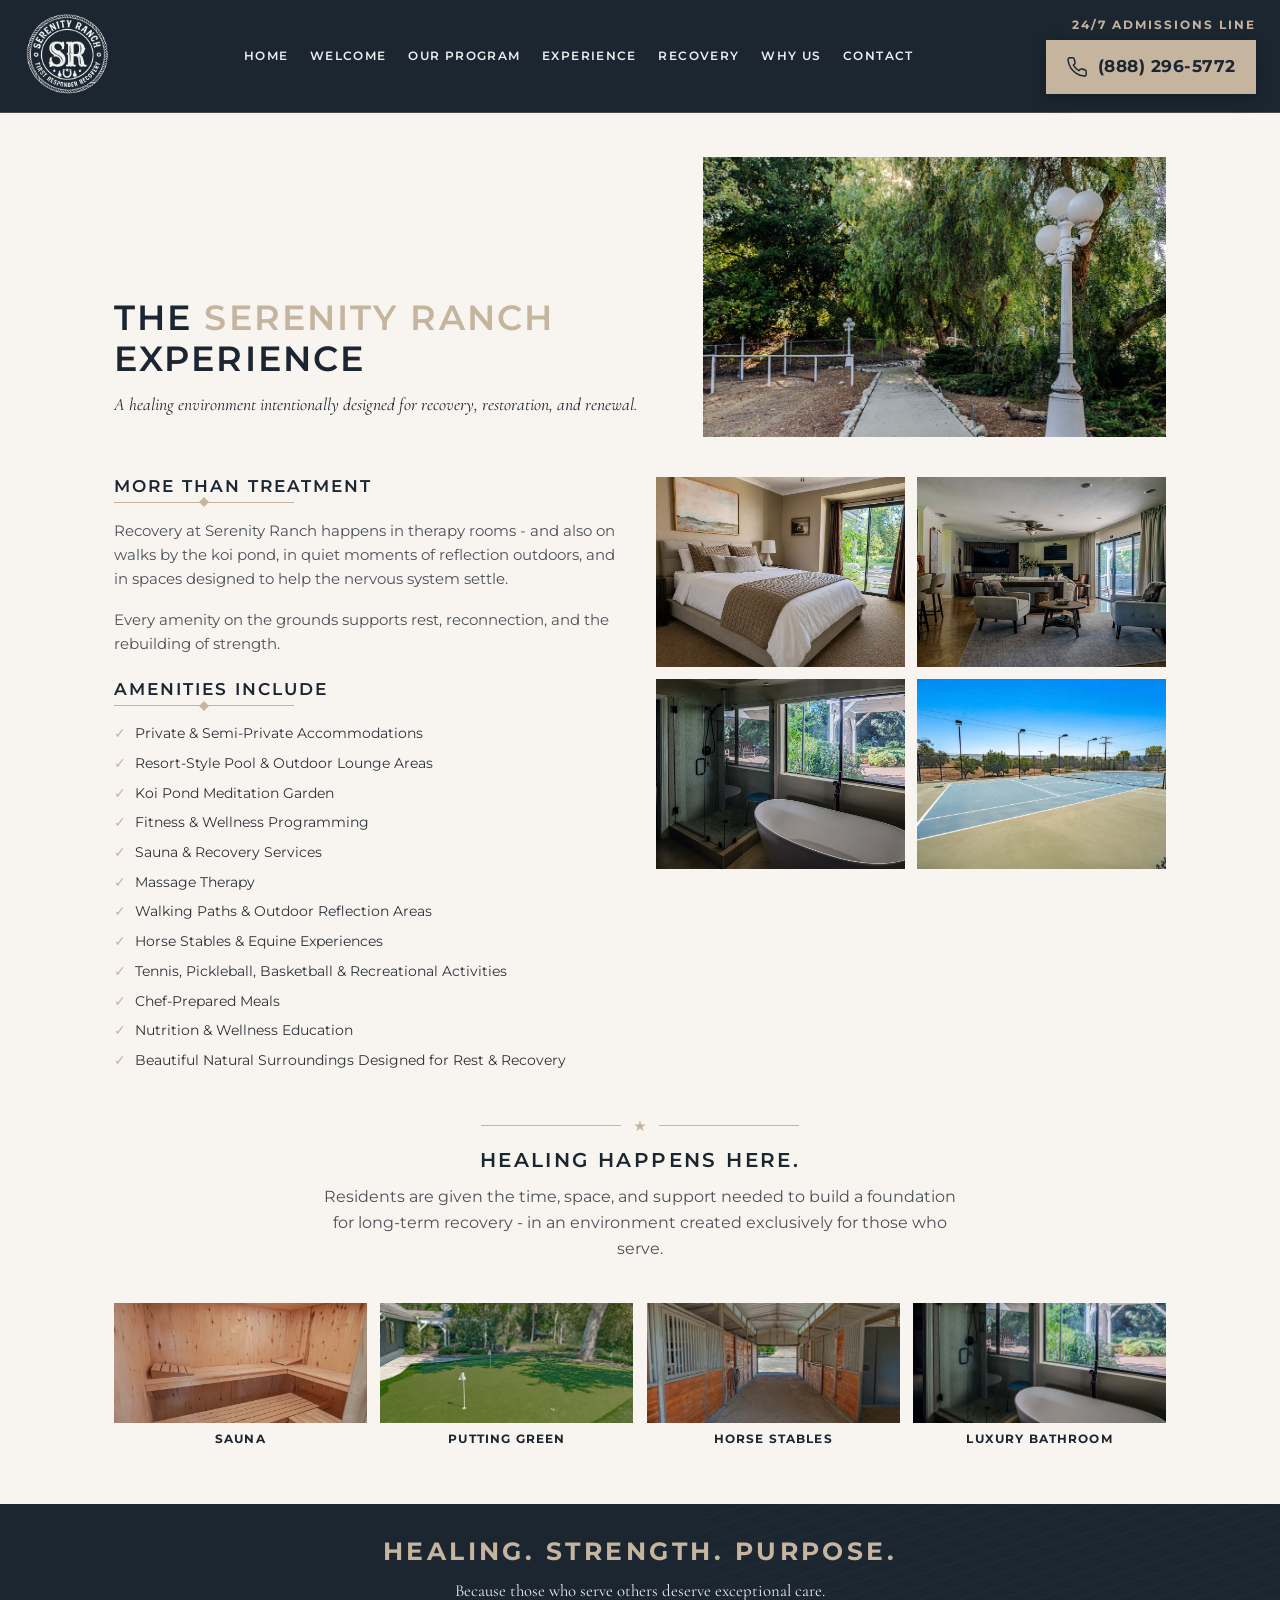
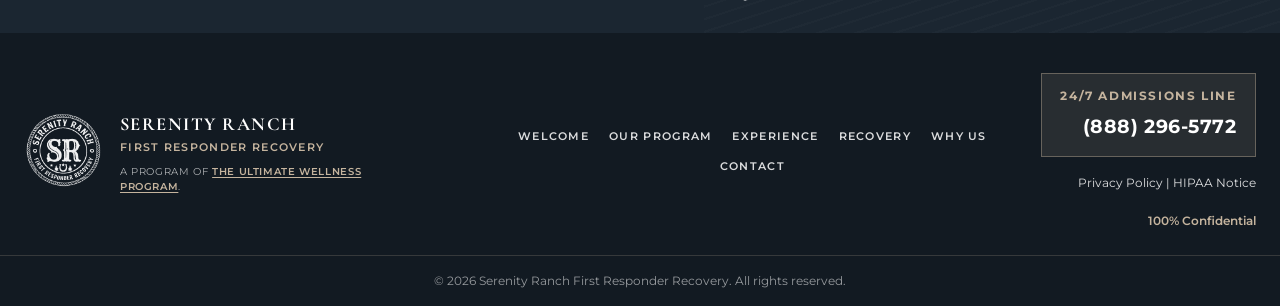
==== experience.html @ 0b3cef63 "Fix Experience grid: replace cached blurry bedroom with sharp room photo. Co-authored-by: Cursor <cu" ====
<!DOCTYPE html>
<html lang="en">
  <head>
    <meta charset="UTF-8" />
    <meta name="viewport" content="width=device-width, initial-scale=1.0" />
    <title>The Serenity Ranch Experience</title>
    <meta name="description" content="Amenities and healing environment at Serenity Ranch." />
    <link rel="preconnect" href="https://fonts.googleapis.com" />
    <link rel="preconnect" href="https://fonts.gstatic.com" crossorigin />
    <link href="https://fonts.googleapis.com/css2?family=Cormorant+Garamond:ital,wght@0,500;0,600;0,700;1,500&family=Great+Vibes&family=Montserrat:wght@400;500;600;700&display=swap" rel="stylesheet" />
    <link rel="stylesheet" href="styles.css" />
    <link rel="stylesheet" href="pages.css" />
  </head>
  <body class="page-body">
    <header class="site-header">
      <div class="header-inner">
        <a href="index.html" class="logo" aria-label="Serenity Ranch First Responder Recovery">
          <img class="logo-img" src="images/logo-white.png" alt="Serenity Ranch" width="88" height="88" />
        </a>
        <nav class="main-nav" aria-label="Primary">
          <a href="index.html">HOME</a>
          <a href="welcome.html">WELCOME</a>
          <a href="program.html">OUR PROGRAM</a>
          <a href="experience.html" class="active">EXPERIENCE</a>
          <a href="recovery.html">RECOVERY</a>
          <a href="why.html">WHY US</a>
          <a href="index.html#contact">CONTACT</a>
        </nav>
        <a href="tel:8882965772" class="header-cta">
          <span class="header-cta-label">24/7 ADMISSIONS LINE</span>
          <span class="header-cta-btn">
            <svg viewBox="0 0 24 24" width="22" height="22" fill="none" stroke="currentColor" stroke-width="1.6"><path d="M22 16.92v3a2 2 0 0 1-2.18 2 19.79 19.79 0 0 1-8.63-3.07 19.5 19.5 0 0 1-6-6A19.79 19.79 0 0 1 2.12 4.11 2 2 0 0 1 4.11 2h3a2 2 0 0 1 2 1.72c.13.96.36 1.9.7 2.81a2 2 0 0 1-.45 2.11L8.09 9.91a16 16 0 0 0 6 6l1.27-1.27a2 2 0 0 1 2.11-.45c.91.34 1.85.57 2.81.7A2 2 0 0 1 22 16.92z"/></svg>
            (888) 296-5772
          </span>
        </a>
        <button class="nav-toggle" aria-label="Open menu" aria-expanded="false"><span></span><span></span><span></span></button>
      </div>
    </header>

    <main class="page-shell">
      <div class="exp-hero">
        <div>
          <h1>THE <em>SERENITY RANCH</em> EXPERIENCE</h1>
          <p class="tag">A healing environment intentionally designed for recovery, restoration, and renewal.</p>
        </div>
        <img src="images/exp-path.jpg" alt="Tree-lined walking path and lampposts on the Serenity Ranch grounds" />
      </div>
      <div class="exp-split">
        <div>
          <h2>MORE THAN TREATMENT</h2>
          <div class="gold-line"></div>
          <p>Recovery at Serenity Ranch happens in therapy rooms - and also on walks by the koi pond, in quiet moments of reflection outdoors, and in spaces designed to help the nervous system settle.</p>
          <p>Every amenity on the grounds supports rest, reconnection, and the rebuilding of strength.</p>
          <h2 style="margin-top:1.5rem">AMENITIES INCLUDE</h2>
          <div class="gold-line"></div>
          <ul class="amenity-list">
            <li>Private &amp; Semi-Private Accommodations</li>
            <li>Resort-Style Pool &amp; Outdoor Lounge Areas</li>
            <li>Koi Pond Meditation Garden</li>
            <li>Fitness &amp; Wellness Programming</li>
            <li>Sauna &amp; Recovery Services</li>
            <li>Massage Therapy</li>
            <li>Walking Paths &amp; Outdoor Reflection Areas</li>
            <li>Horse Stables &amp; Equine Experiences</li>
            <li>Tennis, Pickleball, Basketball &amp; Recreational Activities</li>
            <li>Chef-Prepared Meals</li>
            <li>Nutrition &amp; Wellness Education</li>
            <li>Beautiful Natural Surroundings Designed for Rest &amp; Recovery</li>
          </ul>
        </div>
        <div class="exp-grid">
          <img src="images/exp-private-room.jpg" alt="Private bedroom with garden view" />
          <img src="images/exp-lounge.jpg" alt="Spacious common lounge with seating and fireplace" />
          <img src="images/exp-bathroom.jpg" alt="Luxury bathroom with soaking tub and walk-in shower" />
          <img src="images/gallery-tennis.jpg" alt="Tennis court on the Serenity Ranch grounds" />
        </div>
      </div>
      <div class="healing-block">
        <div class="star-rule"><span></span><svg viewBox="0 0 24 24" width="14" height="14" fill="#c5b49e"><path d="M12 2l2.4 7.4H22l-6 4.6 2.3 7-6.3-4.6L5.7 21l2.3-7-6-4.6h7.6z"/></svg><span></span></div>
        <h2>HEALING HAPPENS HERE.</h2>
        <p>Residents are given the time, space, and support needed to build a foundation for long-term recovery - in an environment created exclusively for those who serve.</p>
      </div>
      <div class="amenity-strip">
        <figure><img src="images/gallery-sauna.jpg" alt="Sauna" /><figcaption>SAUNA</figcaption></figure>
        <figure><img src="images/gallery-putting.jpg" alt="Putting green" /><figcaption>PUTTING GREEN</figcaption></figure>
        <figure><img src="images/gallery-barn-aisle.jpg" alt="Horse stables" /><figcaption>HORSE STABLES</figcaption></figure>
        <figure><img src="images/exp-bathroom.jpg" alt="Luxury bathroom" /><figcaption>LUXURY BATHROOM</figcaption></figure>
      </div>
    </main>
    <section class="page-band page-band--text">
      <div class="page-band-copy">
        <strong>HEALING. STRENGTH. PURPOSE.</strong>
        <span>Because those who serve others deserve exceptional care.</span>
      </div>
    </section>
    <footer class="site-footer">
      <div class="footer-inner">
        <div class="footer-brand">
          <img class="logo-img footer-logo" src="images/logo-white.png" alt="Serenity Ranch" width="80" height="80" />
          <div>
            <strong>SERENITY RANCH</strong>
            <span>FIRST RESPONDER RECOVERY</span>
            <small
              >A PROGRAM OF
              <a
                href="https://www.theultimatewellnessprogram.com"
                target="_blank"
                rel="noopener noreferrer"
                >THE ULTIMATE WELLNESS PROGRAM</a
              >.</small
            >
          </div>
        </div>
        <nav class="footer-nav" aria-label="Footer">
          <a href="welcome.html">WELCOME</a>
          <a href="program.html">OUR PROGRAM</a>
          <a href="experience.html">EXPERIENCE</a>
          <a href="recovery.html">RECOVERY</a>
          <a href="why.html">WHY US</a>
          <a href="index.html#contact">CONTACT</a>
        </nav>
        <div class="footer-legal">
          <a href="tel:8882965772" class="footer-phone">
            <span class="footer-phone-label">24/7 ADMISSIONS LINE</span>
            <strong>(888) 296-5772</strong>
          </a>
          <div class="footer-links">
            <a href="#">Privacy Policy</a><span> | </span><a href="#">HIPAA Notice</a>
          </div>
          <div class="confidential">100% Confidential</div>
        </div>
      </div>
      <div class="footer-bottom"><p>&copy; <span id="year"></span> Serenity Ranch First Responder Recovery. All rights reserved.</p></div>
    </footer>
    <script src="script.js"></script>
  </body>
</html>
---- styles.css ----
:root {
  --navy: #1b2631;
  --navy-deep: #121a22;
  --cream: #fdfbf7;
  --cream-soft: #f7f3ec;
  --gold: #c5b49e;
  --gold-dark: #b09a82;
  --charcoal: #2c333a;
  --white: #ffffff;
  --header-h: 100px;
  --max: 1180px;
  --serif: "Cormorant Garamond", Georgia, serif;
  --sans: "Montserrat", system-ui, sans-serif;
}

*,
*::before,
*::after {
  box-sizing: border-box;
}

html {
  scroll-behavior: smooth;
}

body {
  margin: 0;
  font-family: var(--sans);
  color: var(--charcoal);
  background: var(--cream);
  line-height: 1.6;
  -webkit-font-smoothing: antialiased;
}

img {
  max-width: 100%;
  display: block;
}

a {
  color: inherit;
  text-decoration: none;
}

h1,
h2,
h3 {
  font-family: var(--serif);
  font-weight: 600;
  line-height: 1.15;
  margin: 0;
}

/* Header */
.site-header {
  position: sticky;
  top: 0;
  z-index: 100;
  background: var(--navy);
  border-bottom: 1px solid rgba(197, 180, 158, 0.25);
}

.header-inner {
  max-width: 1280px;
  margin: 0 auto;
  padding: 0.75rem 1.5rem;
  display: grid;
  grid-template-columns: auto 1fr auto;
  align-items: center;
  gap: 1.5rem;
  min-height: var(--header-h);
}

.logo {
  display: flex;
  align-items: center;
  flex-shrink: 0;
}

.logo-img {
  width: 88px;
  height: 88px;
  object-fit: contain;
  display: block;
  background: transparent;
  border-radius: 0;
  box-shadow: none;
}

.footer-logo {
  width: 80px;
  height: 80px;
}

.main-nav {
  display: flex;
  justify-content: center;
  flex-wrap: wrap;
  gap: 0.35rem 1.35rem;
}

.main-nav a {
  font-size: 0.72rem;
  font-weight: 600;
  letter-spacing: 0.12em;
  color: rgba(255, 255, 255, 0.92);
  transition: color 0.2s ease;
}

.main-nav a:hover {
  color: var(--gold);
}

.header-cta {
  display: flex;
  flex-direction: column;
  align-items: flex-end;
  gap: 0.4rem;
  text-align: right;
}

.header-cta-label {
  font-size: 0.78rem;
  font-weight: 700;
  letter-spacing: 0.16em;
  color: var(--gold);
  line-height: 1.2;
}

.header-cta-btn {
  display: inline-flex;
  align-items: center;
  gap: 0.65rem;
  background: var(--gold);
  color: var(--navy);
  padding: 0.85rem 1.25rem;
  font-size: 1.05rem;
  font-weight: 700;
  letter-spacing: 0.03em;
  transition: background 0.2s ease, transform 0.2s ease;
  box-shadow: 0 4px 14px rgba(0, 0, 0, 0.25);
}

.header-cta-btn:hover {
  background: var(--gold-dark);
  transform: translateY(-1px);
}

.header-cta-sub {
  font-size: 0.62rem;
  font-weight: 600;
  letter-spacing: 0.14em;
  color: var(--navy);
}

.nav-toggle {
  display: none;
  width: 42px;
  height: 42px;
  border: 1px solid rgba(255, 255, 255, 0.45);
  background: transparent;
  flex-direction: column;
  justify-content: center;
  align-items: center;
  gap: 5px;
  cursor: pointer;
}

.nav-toggle span {
  width: 18px;
  height: 2px;
  background: #fff;
}

/* Hero */
.hero {
  position: relative;
  min-height: calc(100vh - var(--header-h));
  display: flex;
  align-items: center;
  color: var(--white);
  overflow: hidden;
}

.hero-bg {
  position: absolute;
  inset: 0;
  background:
    url("images/hero-sunset.jpg")
    center 45% / cover no-repeat;
  transform: scale(1.02);
}

.hero-overlay {
  position: absolute;
  inset: 0;
  background: linear-gradient(
    105deg,
    rgba(18, 26, 34, 0.72) 0%,
    rgba(18, 26, 34, 0.48) 45%,
    rgba(18, 26, 34, 0.28) 100%
  );
}

.hero-inner {
  position: relative;
  z-index: 1;
  width: 100%;
  max-width: 1280px;
  margin: 0 auto;
  padding: 4.5rem 1.5rem;
  display: grid;
  grid-template-columns: 1.15fr 0.85fr;
  gap: 2.5rem;
  align-items: center;
}

.hero-copy h1 {
  font-size: clamp(1.75rem, 3.8vw, 2.85rem);
  letter-spacing: 0.02em;
  font-weight: 700;
  color: var(--white);
  max-width: 18ch;
  line-height: 1.18;
}

.hero-sub {
  margin: 1.1rem 0 0;
  font-size: 1rem;
  font-weight: 400;
  max-width: 36rem;
  line-height: 1.55;
  color: rgba(255, 255, 255, 0.92);
}

.hero-divider {
  display: flex;
  align-items: center;
  gap: 0.75rem;
  margin: 1.25rem 0;
  max-width: 28rem;
}

.hero-divider span {
  flex: 1;
  height: 1px;
  background: var(--gold);
}

.hero-services {
  margin: 0 0 1.75rem;
  font-size: 0.72rem;
  font-weight: 600;
  letter-spacing: 0.1em;
  color: rgba(255, 255, 255, 0.88);
}

.hero-services span {
  color: var(--gold);
  margin: 0 0.35rem;
}

.hero-actions {
  display: flex;
  flex-wrap: wrap;
  gap: 0.85rem;
  margin-bottom: 1.75rem;
}

.btn {
  display: inline-flex;
  align-items: center;
  justify-content: center;
  gap: 0.5rem;
  padding: 0.9rem 1.35rem;
  font-family: var(--sans);
  font-size: 0.75rem;
  font-weight: 700;
  letter-spacing: 0.1em;
  border: 2px solid transparent;
  transition: background 0.2s ease, color 0.2s ease, border-color 0.2s ease;
}

.btn-navy {
  background: var(--navy);
  color: var(--white);
  border-color: var(--navy);
}

.btn-navy:hover {
  background: var(--navy-deep);
}

.btn-gold {
  background: var(--gold);
  color: var(--navy);
  border-color: var(--gold);
}

.btn-gold:hover {
  background: var(--gold-dark);
}

.trust-row {
  list-style: none;
  margin: 0;
  padding: 0;
  display: flex;
  flex-wrap: wrap;
  gap: 1.25rem 1.75rem;
}

.trust-row li {
  display: inline-flex;
  align-items: center;
  gap: 0.45rem;
  font-size: 0.78rem;
  font-weight: 500;
  color: rgba(255, 255, 255, 0.9);
}

.hero-video {
  justify-self: end;
  width: min(100%, 380px);
  aspect-ratio: 16 / 11;
  border: 1px solid rgba(197, 180, 158, 0.45);
  background:
    linear-gradient(rgba(18, 26, 34, 0.55), rgba(18, 26, 34, 0.62)),
    url("images/hero-patio.jpg") center / cover no-repeat;
  color: var(--white);
  display: flex;
  flex-direction: column;
  align-items: center;
  justify-content: center;
  gap: 1rem;
  cursor: pointer;
  transition: background 0.25s ease, transform 0.25s ease;
}

.hero-video:hover {
  transform: translateY(-2px);
  filter: brightness(1.05);
}

.play-circle {
  width: 72px;
  height: 72px;
  border-radius: 50%;
  border: 2px solid var(--gold);
  display: grid;
  place-items: center;
  padding-left: 4px;
}

.video-label {
  display: flex;
  flex-direction: column;
  align-items: center;
  gap: 0.2rem;
}

.video-label strong {
  font-size: 0.78rem;
  letter-spacing: 0.16em;
}

.video-label small {
  font-size: 0.78rem;
  opacity: 0.85;
}

/* Values bar */
.values-bar {
  background: var(--navy);
  color: var(--white);
}

.values-inner {
  max-width: var(--max);
  margin: 0 auto;
  display: grid;
  grid-template-columns: repeat(3, 1fr);
}

.value-item {
  display: flex;
  align-items: center;
  justify-content: center;
  gap: 0.9rem;
  padding: 1.35rem 1.25rem;
  text-align: left;
}

.value-item:not(:last-child) {
  border-right: 1px solid rgba(197, 180, 158, 0.35);
}

.value-item span {
  font-size: 0.78rem;
  font-weight: 600;
  letter-spacing: 0.1em;
}

/* Home statement */
.home-statement {
  background: var(--cream-soft);
  padding: 3.25rem 1.5rem;
  border-bottom: 1px solid rgba(197, 180, 158, 0.35);
}

.home-statement-inner {
  max-width: 52rem;
}

.home-statement p {
  margin: 0;
  font-family: var(--serif);
  font-size: clamp(1.1rem, 2vw, 1.35rem);
  line-height: 1.65;
  color: var(--navy);
  text-align: center;
}

/* Shared home prose sections */
.home-prose {
  background: var(--white);
  padding: 4.5rem 1.5rem;
}

.home-prose--cream {
  background: var(--cream);
}

.home-prose--split {
  background: var(--cream-soft);
}

.home-prose-inner {
  max-width: 46rem;
  margin: 0 auto;
  text-align: center;
}

.home-prose-inner h2,
.continuum h2,
.family-services h2 {
  margin: 0;
  font-size: clamp(1.75rem, 3vw, 2.35rem);
  color: var(--navy);
  letter-spacing: 0.02em;
}

.home-prose-inner p,
.continuum-copy p,
.home-split p,
.family-services-grid p {
  margin: 0 0 1rem;
  color: #4a5158;
  line-height: 1.7;
}

.home-prose-inner p:last-child,
.continuum-copy p:last-child,
.home-split p:last-child {
  margin-bottom: 0;
}

.section-eyebrow {
  margin: 0 0 0.75rem;
  font-size: 0.72rem;
  font-weight: 700;
  letter-spacing: 0.16em;
  color: var(--gold-dark);
}

.section-eyebrow--center {
  text-align: center;
}

.star-divider--center {
  text-align: center;
}

.home-split {
  display: grid;
  grid-template-columns: 1fr 1fr;
  gap: 3rem;
  align-items: start;
}

.home-split h2 {
  margin: 0;
  font-size: clamp(1.5rem, 2.5vw, 2rem);
  color: var(--navy);
}

.continuum a,
.home-split a,
.family-services a,
.program-link {
  color: var(--gold-dark);
  text-decoration: underline;
  text-underline-offset: 0.18em;
}

.continuum a:hover,
.home-split a:hover,
.family-services a:hover,
.program-link:hover {
  color: var(--navy);
}

.program-link {
  color: #e8d7b8;
}

.program-link:hover {
  color: var(--white);
}

/* Continuum */
.continuum {
  background: var(--white);
  padding: 4.75rem 1.5rem;
  text-align: center;
}

.continuum-copy {
  max-width: 46rem;
  margin: 0 auto 2.75rem;
  text-align: left;
}

.continuum-flow {
  list-style: none;
  margin: 0 auto;
  padding: 0;
  max-width: 28rem;
  display: flex;
  flex-direction: column;
  align-items: center;
  gap: 0.35rem;
}

.continuum-flow li:not(.continuum-arrow) {
  width: 100%;
  padding: 1.1rem 1.25rem;
  border: 1px solid rgba(197, 180, 158, 0.55);
  background: var(--cream);
  text-align: center;
}

.continuum-flow strong {
  display: block;
  font-family: var(--sans);
  font-size: 0.82rem;
  font-weight: 700;
  letter-spacing: 0.06em;
  text-transform: uppercase;
  color: var(--navy);
}

.continuum-flow span {
  display: block;
  margin-top: 0.35rem;
  font-size: 0.9rem;
  color: #5a6168;
}

.continuum-arrow {
  color: var(--gold-dark);
  font-size: 1.25rem;
  line-height: 1;
  padding: 0.15rem 0;
}

/* Family of services */
.family-services {
  background: var(--navy);
  color: var(--white);
  padding: 4.75rem 1.5rem;
  text-align: center;
}

.family-services h2 {
  color: var(--white);
}

.family-services .section-lead {
  color: rgba(255, 255, 255, 0.82);
  margin-bottom: 2.5rem;
}

.family-services .star-divider svg {
  fill: #c5b49e;
}

.family-services-grid {
  display: grid;
  grid-template-columns: 1fr 1fr;
  gap: 2.5rem;
  text-align: left;
  max-width: 52rem;
  margin: 0 auto;
}

.family-services-grid h3 {
  margin: 0 0 0.85rem;
  font-family: var(--sans);
  font-size: 0.95rem;
  font-weight: 700;
  letter-spacing: 0.06em;
  text-transform: uppercase;
  color: var(--gold);
}

.family-services-grid p {
  color: rgba(255, 255, 255, 0.82);
}

.text-link {
  display: inline-block;
  margin-top: 0.5rem;
  font-size: 0.78rem;
  font-weight: 700;
  letter-spacing: 0.12em;
  text-transform: uppercase;
  color: var(--gold) !important;
  text-decoration: none !important;
  border-bottom: 1px solid rgba(197, 180, 158, 0.55);
  padding-bottom: 0.15rem;
}

.text-link:hover {
  color: var(--white) !important;
  border-bottom-color: var(--white);
}

/* Challenges */
.challenges {
  background: var(--cream);
  padding: 5rem 1.5rem;
}

.section-inner {
  max-width: var(--max);
  margin: 0 auto;
}

.challenges h2 {
  text-align: center;
  font-size: clamp(1.85rem, 3.5vw, 2.6rem);
  color: var(--navy);
  letter-spacing: 0.02em;
}

.challenges h2 em {
  display: block;
  margin-top: 0.25rem;
  font-style: normal;
  color: var(--gold-dark);
  font-family: var(--serif);
}

.section-lead {
  text-align: center;
  max-width: 40rem;
  margin: 1rem auto 2.75rem;
  color: #5a6168;
}

.challenge-grid {
  display: grid;
  grid-template-columns: repeat(6, 1fr);
  gap: 1.5rem 1rem;
}

.challenge-grid article {
  text-align: center;
  display: flex;
  flex-direction: column;
  align-items: center;
  gap: 0.85rem;
}

.challenge-grid h3 {
  font-family: var(--sans);
  font-size: 0.82rem;
  font-weight: 600;
  color: var(--navy);
  line-height: 1.35;
}

/* About */
.about {
  display: grid;
  grid-template-columns: 1fr 1fr;
  min-height: 560px;
  background: var(--cream-soft);
}

.about-media {
  min-height: 420px;
}

.about-media img {
  width: 100%;
  height: 100%;
  object-fit: cover;
}

.about-content {
  position: relative;
  padding: 4.5rem 3.5rem;
  display: flex;
  flex-direction: column;
  justify-content: center;
  overflow: hidden;
}

.about-content::before {
  content: "SR";
  position: absolute;
  right: 1.5rem;
  bottom: 1rem;
  font-family: var(--serif);
  font-size: 12rem;
  font-weight: 700;
  color: rgba(197, 180, 158, 0.12);
  line-height: 1;
  pointer-events: none;
}

.about-eyebrow {
  margin: 0 0 0.75rem;
  font-size: 0.72rem;
  font-weight: 700;
  letter-spacing: 0.16em;
  color: var(--gold-dark);
}

.about-content h2 {
  font-size: clamp(1.8rem, 3vw, 2.4rem);
  color: var(--navy);
  letter-spacing: 0.02em;
}

.star-divider {
  margin: 1rem 0 1.25rem;
}

.about-content p {
  margin: 0 0 1rem;
  max-width: 34rem;
  color: #4a5158;
}

.about-content .btn {
  align-self: flex-start;
  margin-top: 0.75rem;
}

/* Program */
.program {
  position: relative;
  padding: 4.5rem 1.5rem 3.5rem;
  color: var(--white);
  overflow: hidden;
}

.program-bg {
  position: absolute;
  inset: 0;
  background:
    linear-gradient(rgba(18, 26, 34, 0.88), rgba(18, 26, 34, 0.9)),
    url("images/program-arena.jpg")
    center / cover no-repeat;
}

.program .section-inner {
  position: relative;
  z-index: 1;
}

.program-heading {
  display: flex;
  align-items: center;
  justify-content: center;
  gap: 1.25rem;
  margin-bottom: 2.5rem;
}

.program-heading span {
  width: min(120px, 18vw);
  height: 1px;
  background: var(--gold);
}

.program-heading h2 {
  font-size: clamp(1.4rem, 2.5vw, 1.85rem);
  letter-spacing: 0.14em;
  white-space: nowrap;
}

.program-grid {
  display: grid;
  grid-template-columns: repeat(7, 1fr);
  gap: 1.25rem 0.75rem;
}

.program-grid article {
  text-align: center;
  display: flex;
  flex-direction: column;
  align-items: center;
  gap: 0.85rem;
}

.program-grid h3 {
  font-family: var(--sans);
  font-size: 0.72rem;
  font-weight: 500;
  line-height: 1.4;
  color: rgba(255, 255, 255, 0.92);
  max-width: 9.5rem;
}

/* Gallery */
.gallery {
  display: grid;
  grid-template-columns: repeat(5, 1fr);
}

.gallery img {
  width: 100%;
  height: 220px;
  object-fit: cover;
}

/* CTA banner */
.cta-banner {
  background: var(--gold);
}

.cta-inner {
  max-width: 1280px;
  margin: 0 auto;
  padding: 1.75rem 1.5rem;
  display: grid;
  grid-template-columns: auto 1fr auto;
  gap: 1.5rem;
  align-items: center;
}

.cta-text h2 {
  font-size: clamp(1.35rem, 2.4vw, 1.85rem);
  color: var(--navy);
  letter-spacing: 0.03em;
}

.cta-text p {
  margin: 0.5rem 0 0;
  max-width: 36rem;
  color: #3d444b;
  font-size: 0.95rem;
}

.cta-phone {
  background: var(--navy);
  color: var(--white);
  padding: 1.1rem 1.6rem;
  text-align: center;
  min-width: 230px;
  transition: background 0.2s ease;
}

.cta-phone:hover {
  background: var(--navy-deep);
}

.cta-phone span {
  display: block;
  margin-bottom: 0.35rem;
  font-size: 0.72rem;
  font-weight: 700;
  letter-spacing: 0.14em;
  color: var(--gold);
}

.cta-phone strong {
  display: block;
  font-size: 1.35rem;
  letter-spacing: 0.03em;
}

/* Footer */
.site-footer {
  background: var(--navy-deep);
  color: rgba(255, 255, 255, 0.85);
}

.footer-inner {
  max-width: 1280px;
  margin: 0 auto;
  padding: 2.5rem 1.5rem 1.5rem;
  display: grid;
  grid-template-columns: 1.2fr 1.4fr auto;
  gap: 2rem;
  align-items: center;
}

.footer-brand {
  display: flex;
  align-items: center;
  gap: 1rem;
}

.footer-brand strong {
  display: block;
  font-family: var(--serif);
  font-size: 1.15rem;
  letter-spacing: 0.08em;
  color: var(--white);
}

.footer-brand span {
  display: block;
  font-size: 0.68rem;
  letter-spacing: 0.12em;
  font-weight: 600;
  color: var(--gold);
}

.footer-brand small {
  display: block;
  margin-top: 0.45rem;
  font-size: 0.65rem;
  letter-spacing: 0.06em;
  color: rgba(255, 255, 255, 0.65);
  line-height: 1.45;
  max-width: 18rem;
}

.footer-brand a {
  color: var(--gold);
  text-decoration: underline;
  text-underline-offset: 0.2em;
  text-decoration-thickness: 1px;
  font-weight: 600;
  -webkit-tap-highlight-color: rgba(197, 180, 158, 0.35);
}

.footer-brand a:hover,
.footer-brand a:focus-visible {
  color: var(--white);
}

.footer-nav {
  display: flex;
  flex-wrap: wrap;
  justify-content: center;
  gap: 0.75rem 1.25rem;
}

.footer-nav a {
  font-size: 0.68rem;
  font-weight: 600;
  letter-spacing: 0.12em;
}

.footer-nav a:hover {
  color: var(--gold);
}

.footer-legal {
  text-align: right;
  font-size: 0.75rem;
}

.footer-phone {
  display: inline-flex;
  flex-direction: column;
  align-items: flex-end;
  gap: 0.35rem;
  margin-bottom: 1rem;
  padding: 0.85rem 1.15rem;
  background: rgba(197, 180, 158, 0.12);
  border: 1px solid rgba(197, 180, 158, 0.4);
  transition: background 0.2s ease, border-color 0.2s ease;
}

.footer-phone:hover {
  background: rgba(197, 180, 158, 0.2);
  border-color: var(--gold);
}

.footer-phone-label {
  font-size: 0.72rem;
  font-weight: 700;
  letter-spacing: 0.14em;
  color: var(--gold);
}

.footer-phone strong {
  font-size: 1.2rem;
  font-weight: 700;
  letter-spacing: 0.03em;
  color: var(--white);
}

.footer-links {
  margin-bottom: 0.65rem;
}

.footer-legal a:hover {
  color: var(--gold);
}

.confidential {
  display: inline-flex;
  align-items: center;
  gap: 0.35rem;
  margin-top: 0.65rem;
  color: var(--gold);
  font-size: 0.72rem;
  font-weight: 600;
}

.footer-bottom {
  border-top: 1px solid rgba(197, 180, 158, 0.2);
  padding: 1rem 1.5rem;
  text-align: center;
}

.footer-bottom p {
  margin: 0;
  font-size: 0.72rem;
  opacity: 0.65;
}

/* Mobile */
@media (max-width: 1024px) {
  .challenge-grid {
    grid-template-columns: repeat(3, 1fr);
  }

  .program-grid {
    grid-template-columns: repeat(4, 1fr);
    row-gap: 2rem;
  }

  .gallery {
    grid-template-columns: repeat(3, 1fr);
  }

  .gallery img:nth-child(4),
  .gallery img:nth-child(5) {
    display: none;
  }
}

@media (max-width: 900px) {
  .header-inner {
    grid-template-columns: auto auto;
    justify-content: space-between;
  }

  .main-nav {
    display: none;
    position: absolute;
    top: 100%;
    left: 0;
    right: 0;
    background: var(--navy-deep);
    flex-direction: column;
    padding: 1rem 1.5rem 1.5rem;
    border-bottom: 1px solid rgba(197, 180, 158, 0.25);
    gap: 1rem;
  }

  .main-nav.open {
    display: flex;
  }

  .main-nav a {
    color: rgba(255, 255, 255, 0.92);
  }

  .header-cta {
    display: flex;
    order: 3;
    grid-column: 1 / -1;
    align-items: center;
    width: 100%;
  }

  .header-cta-label {
    font-size: 0.7rem;
  }

  .header-cta-btn {
    width: 100%;
    justify-content: center;
    font-size: 1rem;
    padding: 0.8rem 1rem;
  }

  .nav-toggle {
    display: flex;
  }

  .hero-inner {
    grid-template-columns: 1fr;
    padding: 3.5rem 1.25rem;
  }

  .hero-video {
    justify-self: start;
    width: 100%;
    max-width: 420px;
  }

  .values-inner {
    grid-template-columns: 1fr;
  }

  .value-item:not(:last-child) {
    border-right: none;
    border-bottom: 1px solid rgba(197, 180, 158, 0.35);
  }

  .about {
    grid-template-columns: 1fr;
  }

  .about-content {
    padding: 3rem 1.5rem;
  }

  .home-split,
  .family-services-grid {
    grid-template-columns: 1fr;
    gap: 2.25rem;
  }

  .hero-copy h1 {
    max-width: none;
  }

  .cta-inner {
    grid-template-columns: 1fr;
    text-align: center;
    justify-items: center;
  }

  .footer-inner {
    grid-template-columns: 1fr;
    text-align: center;
  }

  .footer-brand {
    justify-content: center;
    text-align: center;
    flex-direction: column;
    gap: 0.75rem;
  }

  .footer-brand small {
    margin-left: auto;
    margin-right: auto;
    max-width: 20rem;
    font-size: 0.72rem;
    line-height: 1.55;
  }

  .footer-brand a {
    display: inline;
    padding: 0.15rem 0;
  }

  .footer-legal {
    text-align: center;
  }

  .footer-phone {
    align-items: center;
    width: 100%;
    max-width: 280px;
    margin-left: auto;
    margin-right: auto;
  }
}

@media (max-width: 640px) {
  .footer-brand small {
    font-size: 0.78rem;
    letter-spacing: 0.04em;
    max-width: 16.5rem;
  }

  .footer-brand a {
    display: inline;
    padding: 0.2rem 0;
    line-height: 1.5;
  }

  .challenge-grid {
    grid-template-columns: repeat(2, 1fr);
  }

  .program-grid {
    grid-template-columns: repeat(2, 1fr);
  }

  .gallery {
    grid-template-columns: 1fr 1fr;
  }

  .gallery img:nth-child(5) {
    display: none;
  }

  .gallery img {
    height: 160px;
  }

  .hero-copy h1 {
    font-size: 2.5rem;
  }

  .hero-services {
    letter-spacing: 0.04em;
  }
}
---- pages.css ----
/* Shared inner-page layout (coded pages, not screenshots) */
.page-body {
  background: #f8f5f0;
  color: #1b2631;
}

.page-shell {
  max-width: 1100px;
  margin: 0 auto;
  padding: 2.75rem 1.5rem 3.5rem;
}

.star-rule {
  display: flex;
  align-items: center;
  justify-content: center;
  gap: 0.75rem;
  margin: 0.85rem 0 1rem;
}

.star-rule span {
  flex: 1;
  max-width: 140px;
  height: 1px;
  background: #c5b49e;
}

.star-rule svg {
  flex-shrink: 0;
}

.page-kicker {
  text-align: center;
  margin-bottom: 2rem;
}

.page-kicker h1 {
  font-family: "Montserrat", sans-serif;
  font-size: clamp(1.8rem, 4vw, 2.6rem);
  font-weight: 700;
  letter-spacing: 0.12em;
  color: #1b2631;
}

.page-kicker .brand {
  margin: 0.35rem 0 0;
  font-family: "Montserrat", sans-serif;
  font-size: clamp(1.2rem, 2.5vw, 1.65rem);
  font-weight: 700;
  letter-spacing: 0.1em;
  color: #1b2631;
}

.page-kicker .sub {
  margin: 0.35rem 0 0;
  font-size: 0.85rem;
  font-weight: 600;
  letter-spacing: 0.18em;
  color: #1b2631;
}

.page-kicker .lede {
  max-width: 46rem;
  margin: 1rem auto 0;
  font-family: "Cormorant Garamond", serif;
  font-size: 1.15rem;
  font-style: italic;
  color: #8a7358;
}

.page-band {
  background: #1b2631;
  color: #fff;
  padding: 1.75rem 1.5rem;
  display: grid;
  grid-template-columns: auto 1fr;
  gap: 1.5rem;
  align-items: center;
  position: relative;
  overflow: hidden;
}

.page-band::after {
  content: "";
  position: absolute;
  inset: 0 0 0 55%;
  background: repeating-linear-gradient(
    -18deg,
    transparent,
    transparent 10px,
    rgba(255, 255, 255, 0.03) 10px,
    rgba(255, 255, 255, 0.03) 12px
  );
  opacity: 0.55;
  pointer-events: none;
}

.page-band img {
  width: 72px;
  height: 72px;
  object-fit: contain;
  position: relative;
  z-index: 1;
}

.page-band-copy {
  position: relative;
  z-index: 1;
  text-align: center;
}

.page-band-copy strong {
  display: block;
  font-family: "Montserrat", sans-serif;
  font-size: clamp(1.1rem, 2.5vw, 1.55rem);
  letter-spacing: 0.14em;
  color: #c5b49e;
}

.page-band-copy span {
  display: block;
  margin-top: 0.35rem;
  font-family: "Cormorant Garamond", serif;
  font-size: 1.05rem;
  color: rgba(255, 255, 255, 0.9);
}

/* Welcome */
.welcome-grid {
  display: grid;
  grid-template-columns: 1.15fr 0.85fr;
  gap: 2.5rem;
  align-items: start;
}

.welcome-letter p {
  margin: 0 0 1rem;
  line-height: 1.7;
  color: #2c333a;
  font-size: 0.95rem;
}

.welcome-letter strong {
  color: #1b2631;
}

.welcome-letter .hello {
  font-weight: 700;
  color: #1b2631;
  margin-bottom: 0.75rem;
}

.signature {
  margin-top: 1.75rem;
}

.signature .script {
  font-family: "Great Vibes", cursive;
  font-size: 2.4rem;
  color: #1b2631;
  line-height: 1;
  margin-bottom: 0.5rem;
}

.signature .name {
  font-weight: 700;
  margin: 0;
}

.signature .title {
  margin: 0.15rem 0 0;
  font-size: 0.88rem;
  color: #4a5158;
}

.gina-frame {
  border: 2px solid #c5b49e;
  display: block;
  width: 100%;
  max-width: 280px;
  margin: 0 auto 1.5rem;
  aspect-ratio: 4 / 5;
  object-fit: cover;
  object-position: top center;
}

.side-features {
  display: flex;
  flex-direction: column;
  gap: 0;
}

.side-feature {
  display: grid;
  grid-template-columns: 48px 1fr;
  gap: 0.85rem;
  align-items: start;
  padding: 0.95rem 0;
  border-bottom: 1px solid #c5b49e;
}

.side-feature:last-child {
  border-bottom: none;
}

.side-feature .icon {
  width: 44px;
  height: 44px;
  border-radius: 50%;
  background: #1b2631;
  display: grid;
  place-items: center;
  color: #c5b49e;
}

.side-feature h3 {
  font-family: "Montserrat", sans-serif;
  font-size: 0.72rem;
  font-weight: 700;
  letter-spacing: 0.06em;
  color: #1b2631;
  margin-bottom: 0.25rem;
}

.side-feature p {
  margin: 0;
  font-size: 0.82rem;
  color: #4a5158;
  line-height: 1.45;
}

/* Program */
.program-intro {
  text-align: center;
  max-width: 48rem;
  margin: 0 auto 2.5rem;
}

.program-intro .founded {
  font-family: "Montserrat", sans-serif;
  font-size: 0.95rem;
  font-weight: 700;
  letter-spacing: 0.06em;
  color: #1b2631;
  margin-bottom: 0.5rem;
}

.program-intro .stats {
  font-family: "Cormorant Garamond", serif;
  font-style: italic;
  color: #8a7358;
  font-size: 1.15rem;
  margin-bottom: 1rem;
}

.program-intro p {
  margin: 0;
  color: #4a5158;
  line-height: 1.65;
}

.program-cols {
  display: grid;
  grid-template-columns: 1fr 1fr;
  gap: 2.5rem;
  padding-top: 0.5rem;
  border-top: none;
}

.program-cols > * + * {
  border-left: 1px solid rgba(197, 180, 158, 0.55);
  padding-left: 2.5rem;
}

.highlight-item {
  display: grid;
  grid-template-columns: 52px 1fr;
  gap: 1rem;
  margin-bottom: 1.4rem;
}

.highlight-item .icon {
  width: 48px;
  height: 48px;
  border-radius: 50%;
  background: #1b2631;
  color: #c5b49e;
  display: grid;
  place-items: center;
}

.highlight-item h3 {
  font-family: "Montserrat", sans-serif;
  font-size: 0.85rem;
  font-weight: 700;
  letter-spacing: 0.05em;
  margin-bottom: 0.3rem;
}

.highlight-item p,
.highlight-item li {
  margin: 0;
  font-size: 0.88rem;
  color: #4a5158;
  line-height: 1.5;
}

.highlight-item ul {
  margin: 0.35rem 0 0;
  padding-left: 1.1rem;
}

.highlight-item a,
.why-check a {
  color: #8a7340;
  text-decoration: underline;
  text-underline-offset: 0.15em;
}

.highlight-item a:hover,
.why-check a:hover {
  color: var(--navy, #1b2631);
}

.why-side h2 {
  text-align: center;
  font-family: "Montserrat", sans-serif;
  font-size: 1.15rem;
  letter-spacing: 0.1em;
  margin-bottom: 1.25rem;
}

.why-check {
  display: grid;
  grid-template-columns: 28px 1fr;
  gap: 0.7rem;
  margin-bottom: 0.95rem;
  align-items: start;
}

.why-check .check {
  width: 24px;
  height: 24px;
  border-radius: 50%;
  background: #c5b49e;
  color: #fff;
  display: grid;
  place-items: center;
  font-size: 0.75rem;
  font-weight: 700;
  margin-top: 0.1rem;
}

.why-check strong {
  display: block;
  font-family: "Montserrat", sans-serif;
  font-size: 0.78rem;
  letter-spacing: 0.04em;
  margin-bottom: 0.15rem;
}

.why-check span {
  font-size: 0.84rem;
  color: #4a5158;
  line-height: 1.4;
}

/* Experience */
.exp-hero {
  display: grid;
  grid-template-columns: 1.1fr 0.9fr;
  gap: 1.5rem;
  align-items: end;
  margin-bottom: 2.5rem;
}

.exp-hero h1 {
  font-family: "Montserrat", sans-serif;
  font-size: clamp(1.5rem, 3.5vw, 2.2rem);
  letter-spacing: 0.06em;
  color: #1b2631;
}

.exp-hero h1 em {
  font-style: normal;
  color: #c5b49e;
}

.exp-hero .tag {
  margin-top: 0.75rem;
  font-family: "Cormorant Garamond", serif;
  font-style: italic;
  font-size: 1.1rem;
  color: #1b2631;
}

.exp-hero img {
  width: 100%;
  height: 280px;
  object-fit: cover;
}

.exp-split {
  display: grid;
  grid-template-columns: 1fr 1fr;
  gap: 2rem;
  margin-bottom: 2.5rem;
  align-items: start;
}

.exp-split h2 {
  font-family: "Montserrat", sans-serif;
  font-size: 1.05rem;
  letter-spacing: 0.12em;
  margin-bottom: 0.35rem;
}

.gold-line {
  width: 100%;
  max-width: 180px;
  height: 1px;
  background: #c5b49e;
  position: relative;
  margin-bottom: 1rem;
}

.gold-line::after {
  content: "";
  position: absolute;
  left: 50%;
  top: 50%;
  width: 7px;
  height: 7px;
  background: #c5b49e;
  transform: translate(-50%, -50%) rotate(45deg);
}

.exp-split p {
  font-size: 0.92rem;
  line-height: 1.65;
  color: #4a5158;
  margin: 0 0 1rem;
}

.amenity-list {
  list-style: none;
  margin: 0;
  padding: 0;
}

.amenity-list li {
  display: flex;
  gap: 0.55rem;
  align-items: flex-start;
  font-size: 0.88rem;
  margin-bottom: 0.45rem;
  color: #2c333a;
}

.amenity-list li::before {
  content: "✓";
  color: #c5b49e;
  font-weight: 700;
}

.exp-grid {
  display: grid;
  grid-template-columns: 1fr 1fr;
  gap: 0.75rem;
  align-self: start;
}

.exp-grid img {
  width: 100%;
  height: 190px;
  object-fit: cover;
  object-position: center;
  display: block;
  background: #e8e4dc;
}

.healing-block {
  text-align: center;
  max-width: 40rem;
  margin: 0 auto 2.5rem;
}

.healing-block h2 {
  font-family: "Montserrat", sans-serif;
  letter-spacing: 0.12em;
  font-size: 1.25rem;
  margin: 0.5rem 0 0.75rem;
}

.healing-block p {
  margin: 0;
  color: #4a5158;
  line-height: 1.65;
}

.amenity-strip {
  display: grid;
  grid-template-columns: repeat(4, 1fr);
  gap: 0.85rem;
}

.amenity-strip figure {
  margin: 0;
}

.amenity-strip img {
  width: 100%;
  height: 120px;
  object-fit: cover;
}

.amenity-strip figcaption {
  margin-top: 0.45rem;
  text-align: center;
  font-family: "Montserrat", sans-serif;
  font-size: 0.72rem;
  font-weight: 700;
  letter-spacing: 0.1em;
  color: #1b2631;
}

/* Whole person recovery */
.wpr-banner {
  width: 100%;
  height: 200px;
  object-fit: cover;
  margin: 1.5rem 0 2rem;
}

.wpr-row {
  display: grid;
  grid-template-columns: 240px 1fr;
  gap: 1.5rem;
  align-items: center;
  padding: 1.25rem 0;
  border-bottom: 1px solid #c5b49e;
}

.wpr-row:last-of-type {
  border-bottom: none;
}

.wpr-row img {
  width: 100%;
  height: 140px;
  object-fit: cover;
}

.wpr-copy {
  display: grid;
  grid-template-columns: 56px 1fr;
  gap: 1rem;
  align-items: start;
}

.wpr-copy .icon {
  width: 52px;
  height: 52px;
  border-radius: 50%;
  background: #1b2631;
  border: 2px solid #c5b49e;
  color: #c5b49e;
  display: grid;
  place-items: center;
}

.wpr-copy h3 {
  font-family: "Montserrat", sans-serif;
  font-size: 0.95rem;
  letter-spacing: 0.08em;
  margin-bottom: 0.4rem;
}

.wpr-copy p {
  margin: 0;
  font-size: 0.9rem;
  color: #4a5158;
  line-height: 1.55;
}

.wpr-copy ul {
  margin: 0.5rem 0 0;
  padding: 0;
  list-style: none;
  display: grid;
  grid-template-columns: 1fr 1fr;
  gap: 0.25rem 1rem;
  font-size: 0.85rem;
  color: #2c333a;
}

.wpr-copy ul li::before {
  content: "• ";
  color: #c5b49e;
}

.wpr-close {
  text-align: center;
  margin-top: 2rem;
  padding-top: 1.5rem;
  border-top: 1px solid #c5b49e;
  border-bottom: 1px solid #c5b49e;
  padding-bottom: 1.5rem;
  font-size: 0.95rem;
  color: #4a5158;
  line-height: 1.6;
}

/* Why page */
.why-top {
  display: grid;
  grid-template-columns: 1.15fr 0.85fr;
  gap: 2rem;
  margin-bottom: 2.5rem;
  align-items: start;
}

.why-top h1 {
  font-family: "Cormorant Garamond", serif;
  font-size: clamp(1.8rem, 3.5vw, 2.5rem);
  letter-spacing: 0.04em;
  margin-bottom: 1rem;
}

.why-top p {
  font-size: 0.95rem;
  line-height: 1.7;
  color: #2c333a;
  margin: 0 0 1rem;
}

.why-top img {
  width: 100%;
  height: 280px;
  object-fit: cover;
  border: 1px solid #c5b49e;
}

.section-title {
  text-align: center;
  font-family: "Montserrat", sans-serif;
  font-size: 0.95rem;
  letter-spacing: 0.1em;
  margin: 0 0 1.5rem;
}

.trust-grid {
  display: grid;
  grid-template-columns: 1fr 1fr;
  gap: 1rem 2rem;
  margin-bottom: 2.5rem;
}

.trust-item {
  display: grid;
  grid-template-columns: 42px 1fr;
  gap: 0.75rem;
  align-items: start;
}

.trust-item .icon {
  width: 40px;
  height: 40px;
  border-radius: 50%;
  background: #1b2631;
  color: #c5b49e;
  display: grid;
  place-items: center;
}

.trust-item p {
  margin: 0;
  font-size: 0.88rem;
  line-height: 1.45;
  color: #2c333a;
}

.quote-banner {
  background: #1b2631;
  color: #fff;
  padding: 1.75rem 1.5rem;
  text-align: center;
  margin-bottom: 2.5rem;
  position: relative;
}

.quote-banner p.quote {
  margin: 0 0 0.75rem;
  font-family: "Cormorant Garamond", serif;
  font-style: italic;
  font-size: clamp(1.15rem, 2.5vw, 1.55rem);
  color: #c5b49e;
}

.quote-banner p.note {
  margin: 0 auto;
  max-width: 46rem;
  font-size: 0.9rem;
  line-height: 1.55;
  color: rgba(255, 255, 255, 0.88);
}

.admissions-block {
  text-align: center;
  margin-bottom: 2.5rem;
}

.admissions-block h2 {
  font-family: "Cormorant Garamond", serif;
  font-size: 1.6rem;
  letter-spacing: 0.08em;
  margin-bottom: 1.25rem;
}

.admit-row {
  display: grid;
  grid-template-columns: repeat(3, 1fr);
  gap: 1.25rem;
}

.admit-item {
  padding: 1rem;
}

.admit-item .icon {
  width: 44px;
  height: 44px;
  margin: 0 auto 0.65rem;
  border-radius: 50%;
  background: transparent;
  color: #c5b49e;
  display: grid;
  place-items: center;
}

.admit-item strong {
  display: block;
  font-size: 0.95rem;
  margin-bottom: 0.2rem;
}

.admit-item a,
.admit-item span {
  font-size: 0.88rem;
  color: #4a5158;
}

.lists-two {
  display: grid;
  grid-template-columns: 1fr 1fr;
  gap: 2rem;
  border-top: 1px solid rgba(197, 180, 158, 0.5);
  padding-top: 2rem;
}

.lists-two h3 {
  text-align: center;
  font-family: "Montserrat", sans-serif;
  font-size: 0.9rem;
  letter-spacing: 0.1em;
  margin: 0.5rem 0 1rem;
}

.lists-two ul {
  margin: 0;
  padding: 0;
  list-style: none;
}

.lists-two li {
  font-size: 0.9rem;
  color: #2c333a;
  margin-bottom: 0.4rem;
  text-align: center;
}

.lists-two > div:last-child {
  border-left: 1px solid rgba(197, 180, 158, 0.5);
}

@media (max-width: 900px) {
  .welcome-grid,
  .program-cols,
  .exp-hero,
  .exp-split,
  .why-top,
  .trust-grid,
  .lists-two,
  .admit-row,
  .wpr-row {
    grid-template-columns: 1fr;
  }

  .program-cols > * + *,
  .lists-two > div:last-child {
    border-left: none;
    padding-left: 0;
    border-top: 1px solid rgba(197, 180, 158, 0.45);
    padding-top: 1.5rem;
  }

  .amenity-strip {
    grid-template-columns: 1fr 1fr;
  }

  .exp-hero img {
    height: 220px;
  }

  .exp-grid img {
    height: 160px;
  }

  .page-band {
    grid-template-columns: 1fr;
    text-align: center;
    justify-items: center;
  }

  .wpr-copy ul {
    grid-template-columns: 1fr;
  }
}

/* ========== WHY PAGE - exact flyer layout ========== */
.why-page {
  --why-navy: #0f2744;
  --why-gold: #c5a059;
  --why-cream: #f7f4ed;
  --why-text: #1a2a3a;
  background: var(--why-cream);
}

.why-hero {
  display: grid;
  grid-template-columns: 1.05fr 0.95fr;
  min-height: 420px;
  background: var(--why-cream);
  position: relative;
  overflow: hidden;
}

.why-hero-copy {
  padding: 2.75rem 2rem 2.75rem clamp(1.5rem, 6vw, 5rem);
  position: relative;
  z-index: 2;
  max-width: 560px;
}

.why-logo-gold {
  width: 78px;
  height: 78px;
  object-fit: contain;
  border-radius: 50%;
  margin-bottom: 1.25rem;
  display: block;
}

.why-hero-copy h1 {
  font-family: "Cormorant Garamond", Georgia, serif;
  font-size: clamp(2rem, 4.2vw, 2.85rem);
  font-weight: 700;
  letter-spacing: 0.04em;
  color: var(--why-navy);
  margin: 0 0 1.1rem;
  line-height: 1.1;
}

.why-hero-copy p {
  margin: 0;
  font-family: "Cormorant Garamond", Georgia, serif;
  font-size: 1.05rem;
  line-height: 1.65;
  color: var(--why-text);
}

.why-star-sep {
  margin: 0.9rem 0;
  display: flex;
}

.why-hero-media {
  position: absolute;
  inset: 0 0 0 42%;
  background:
    url("images/why-hero-building.jpg") center / cover no-repeat;
  -webkit-mask-image: linear-gradient(90deg, transparent 0%, #000 18%, #000 100%);
  mask-image: linear-gradient(90deg, transparent 0%, #000 18%, #000 100%);
}

.why-trust {
  background: var(--why-cream);
  padding: 2.5rem 1.5rem 3rem;
}

.why-trust-inner {
  max-width: 980px;
  margin: 0 auto;
}

.why-lined-title {
  display: flex;
  align-items: center;
  gap: 1rem;
  margin: 0 0 2rem;
  font-family: "Cormorant Garamond", Georgia, serif;
  font-size: clamp(0.95rem, 1.8vw, 1.15rem);
  font-weight: 700;
  letter-spacing: 0.06em;
  color: var(--why-navy);
  text-align: center;
}

.why-lined-title::before,
.why-lined-title::after {
  content: "";
  flex: 1;
  height: 1px;
  background: var(--why-gold);
}

.why-lined-title.short {
  max-width: 520px;
  margin-left: auto;
  margin-right: auto;
  font-size: 1.45rem;
  letter-spacing: 0.1em;
}

.why-lined-title span {
  max-width: 28rem;
  line-height: 1.35;
}

.why-trust-grid {
  display: grid;
  grid-template-columns: 1fr 1fr;
  gap: 1.15rem 2.5rem;
}

.why-trust-item {
  display: grid;
  grid-template-columns: 42px 1fr;
  gap: 0.85rem;
  align-items: start;
}

.why-ico {
  width: 40px;
  height: 40px;
  border-radius: 50%;
  background: var(--why-navy);
  display: grid;
  place-items: center;
  flex-shrink: 0;
}

.why-trust-item p {
  margin: 0;
  padding-top: 0.35rem;
  font-family: "Montserrat", sans-serif;
  font-size: 0.86rem;
  font-weight: 600;
  line-height: 1.4;
  color: var(--why-navy);
}

.why-quote {
  background: var(--why-navy);
  color: #fff;
  padding: 2rem 1.5rem;
  display: grid;
  grid-template-columns: 80px 1fr 80px;
  gap: 0.5rem;
  align-items: center;
}

.why-flourish {
  width: 70px;
  height: auto;
  opacity: 0.9;
  justify-self: center;
}

.why-flourish.right {
  transform: scaleX(-1);
}

.why-quote-inner {
  text-align: center;
  max-width: 720px;
  margin: 0 auto;
}

.why-quote-lead {
  margin: 0 0 0.75rem;
  font-family: "Cormorant Garamond", Georgia, serif;
  font-style: italic;
  font-size: clamp(1.25rem, 2.8vw, 1.75rem);
  color: var(--why-gold);
  line-height: 1.35;
}

.why-quote-body {
  margin: 0;
  font-family: "Montserrat", sans-serif;
  font-size: 0.88rem;
  line-height: 1.6;
  color: rgba(255, 255, 255, 0.9);
}

.why-admit {
  background: var(--why-cream);
  padding: 2.75rem 1.5rem 2.5rem;
}

.why-admit-inner {
  max-width: 920px;
  margin: 0 auto;
}

.why-contact-row {
  display: grid;
  grid-template-columns: repeat(3, 1fr);
  gap: 0;
  margin: 1.75rem 0 2rem;
  border-top: 1px solid transparent;
}

.why-contact {
  text-align: center;
  padding: 0.5rem 1rem 1.25rem;
  position: relative;
}

.why-contact:not(:last-child)::after {
  content: "";
  position: absolute;
  right: 0;
  top: 10%;
  bottom: 10%;
  width: 1px;
  background: var(--why-gold);
}

.why-contact-ico {
  width: 52px;
  height: 52px;
  margin: 0 auto 0.75rem;
  border: 1.5px solid var(--why-gold);
  border-radius: 50%;
  display: grid;
  place-items: center;
}

.why-contact strong {
  display: block;
  font-family: "Montserrat", sans-serif;
  font-size: 0.78rem;
  letter-spacing: 0.14em;
  color: var(--why-navy);
  margin-bottom: 0.35rem;
}

.why-contact a {
  font-family: "Cormorant Garamond", Georgia, serif;
  font-size: 1.05rem;
  color: var(--why-text);
}

.why-lists {
  display: grid;
  grid-template-columns: 1fr 1fr;
  gap: 2rem;
  padding-top: 1.75rem;
  border-top: 1px solid var(--why-gold);
}

.why-list h3 {
  margin: 0 0 0.85rem;
  text-align: center;
  font-family: "Montserrat", sans-serif;
  font-size: 0.82rem;
  font-weight: 700;
  letter-spacing: 0.14em;
  color: var(--why-gold);
}

.why-list p {
  margin: 0;
  text-align: center;
  font-family: "Cormorant Garamond", Georgia, serif;
  font-size: 0.98rem;
  line-height: 1.85;
  color: var(--why-navy);
}

.why-list p span {
  color: var(--why-gold);
  font-size: 0.7rem;
  margin: 0 0.35rem;
  vertical-align: middle;
}

.why-brand-bar {
  background: var(--why-navy);
  color: var(--why-gold);
  display: grid;
  grid-template-columns: 1fr auto 1fr;
  align-items: center;
  gap: 1rem;
  padding: 1.1rem 1.5rem;
}

.why-brand-bar img {
  width: 58px;
  height: 58px;
  object-fit: contain;
  border-radius: 50%;
  justify-self: center;
}

.why-brand-side {
  display: flex;
  align-items: center;
  gap: 0.75rem;
}

.why-brand-side:last-child {
  justify-content: flex-end;
}

.why-brand-side .line {
  flex: 1;
  height: 1px;
  background: var(--why-gold);
  opacity: 0.7;
}

.why-brand-side strong {
  font-family: "Cormorant Garamond", Georgia, serif;
  font-size: 0.95rem;
  letter-spacing: 0.14em;
  white-space: nowrap;
}

@media (max-width: 900px) {
  .why-hero {
    grid-template-columns: 1fr;
    min-height: 0;
  }

  .why-hero-media {
    position: relative;
    inset: auto;
    height: 260px;
    -webkit-mask-image: none;
    mask-image: none;
  }

  .why-hero-copy {
    max-width: none;
    padding: 2rem 1.25rem;
  }

  .why-trust-grid,
  .why-lists {
    grid-template-columns: 1fr;
  }

  .why-quote {
    grid-template-columns: 1fr;
  }

  .why-flourish {
    display: none;
  }

  .why-contact-row {
    grid-template-columns: 1fr;
    gap: 1.25rem;
  }

  .why-contact:not(:last-child)::after {
    display: none;
  }

  .why-brand-bar {
    grid-template-columns: 1fr;
    text-align: center;
    justify-items: center;
  }

  .why-brand-side,
  .why-brand-side:last-child {
    justify-content: center;
    width: 100%;
  }
}

/* ========== RECOVERY PAGE ========== */
.recovery-page {
  --rec-navy: #0f2744;
  --rec-gold: #c5a059;
  --rec-cream: #f7f4ed;
}

.rec-hero-overlay {
  position: relative;
  min-height: min(78vh, 640px);
  display: flex;
  align-items: center;
  justify-content: center;
  overflow: hidden;
  color: #fff;
}

.rec-hero-bg {
  position: absolute;
  inset: 0;
  background: url("images/recovery-hero.jpg") center 40% / cover no-repeat;
  transform: scale(1.02);
}

.rec-hero-shade {
  position: absolute;
  inset: 0;
  background: linear-gradient(
    180deg,
    rgba(15, 39, 68, 0.72) 0%,
    rgba(15, 39, 68, 0.55) 45%,
    rgba(15, 39, 68, 0.7) 100%
  );
}

.rec-hero-content {
  position: relative;
  z-index: 1;
  max-width: 780px;
  margin: 0 auto;
  padding: 4.5rem 1.5rem;
  text-align: center;
}

.rec-hero-content h1 {
  margin: 0;
  font-family: "Cormorant Garamond", Georgia, serif;
  font-size: clamp(2rem, 5vw, 3.1rem);
  font-weight: 700;
  letter-spacing: 0.1em;
  color: #fff;
  text-shadow: 0 2px 18px rgba(0, 0, 0, 0.35);
}

.rec-hero-overlay .rec-script {
  margin: 0.9rem 0 1.15rem;
  font-family: "Great Vibes", cursive;
  font-size: clamp(1.55rem, 3.2vw, 2.15rem);
  color: var(--rec-gold);
  line-height: 1.25;
}

.rec-hero-overlay .rec-lede {
  margin: 0 auto;
  max-width: 38rem;
  font-family: "Cormorant Garamond", Georgia, serif;
  font-size: clamp(1.05rem, 2vw, 1.2rem);
  line-height: 1.7;
  color: rgba(255, 255, 255, 0.92);
}

.rec-intro,
.rec-hero {
  display: none;
}

.rec-services {
  background: var(--rec-cream);
  padding: 2.5rem 1.5rem 1rem;
}

.rec-services-inner {
  max-width: 980px;
  margin: 0 auto;
}

.rec-row {
  display: grid;
  grid-template-columns: 300px 1fr;
  gap: 2rem;
  align-items: center;
  padding: 1.75rem 0;
  border-bottom: 1px solid var(--rec-gold);
}

.rec-row:last-child {
  border-bottom: none;
}

.rec-row img {
  width: 100%;
  height: 180px;
  object-fit: cover;
}

.rec-copy {
  display: grid;
  grid-template-columns: 52px 1fr;
  gap: 1rem;
  align-items: start;
}

.rec-ico {
  width: 48px;
  height: 48px;
  border-radius: 50%;
  background: var(--rec-navy);
  border: 1.5px solid var(--rec-gold);
  display: grid;
  place-items: center;
}

.rec-copy h2 {
  margin: 0 0 0.45rem;
  font-family: "Montserrat", sans-serif;
  font-size: 0.95rem;
  font-weight: 700;
  letter-spacing: 0.1em;
  color: var(--rec-navy);
}

.rec-copy p {
  margin: 0;
  font-family: "Cormorant Garamond", Georgia, serif;
  font-size: 1.05rem;
  line-height: 1.65;
  color: #3a424a;
}

.rec-bullets {
  list-style: none;
  margin: 0.85rem 0 0;
  padding: 0;
  display: grid;
  grid-template-columns: 1fr 1fr;
  gap: 0.35rem 1.5rem;
  font-family: "Montserrat", sans-serif;
  font-size: 0.82rem;
  color: var(--rec-navy);
}

.rec-bullets li::before {
  content: "• ";
  color: var(--rec-gold);
}

.rec-close {
  max-width: 640px;
  margin: 0.75rem auto 2.5rem;
  padding: 1.25rem 1.5rem;
  text-align: center;
  font-family: "Cormorant Garamond", Georgia, serif;
  font-style: italic;
  font-size: 1.1rem;
  line-height: 1.65;
  color: #3a424a;
  border-top: 1px solid var(--rec-gold);
  border-bottom: 1px solid var(--rec-gold);
}

@media (max-width: 900px) {
  .rec-hero-overlay {
    min-height: 70vh;
  }

  .rec-row {
    grid-template-columns: 1fr;
  }

  .rec-row img {
    height: 200px;
  }

  .rec-bullets {
    grid-template-columns: 1fr;
  }
}

.page-band--text {
  grid-template-columns: 1fr;
  justify-items: center;
  text-align: center;
}
.page-band--text .page-band-copy { text-align: center; }
.why-brand-bar--simple { grid-template-columns: 1fr 1fr; }

.page-band--text {
  grid-template-columns: 1fr;
  justify-items: center;
  text-align: center;
}

.page-band--text .page-band-copy {
  text-align: center;
}

.why-brand-bar--simple {
  grid-template-columns: 1fr 1fr;
}

/* ========== WELCOME PAGE (flyer match) ========== */
.welcome-page {
  --wel-navy: #002147;
  --wel-gold: #c5a059;
  --wel-cream: #fdfcf9;
  background: var(--wel-cream);
}

.wel-main {
  max-width: 1080px;
  margin: 0 auto;
  padding: 2.75rem 1.5rem 3rem;
}

.wel-head {
  text-align: center;
  margin-bottom: 2.25rem;
}

.wel-head h1 {
  margin: 0;
  font-family: "Montserrat", sans-serif;
  font-size: clamp(2rem, 4vw, 2.75rem);
  font-weight: 700;
  letter-spacing: 0.14em;
  color: var(--wel-navy);
}

.wel-star-rule {
  display: flex;
  align-items: center;
  justify-content: center;
  gap: 0.75rem;
  margin: 0.85rem auto 1rem;
  max-width: 280px;
}

.wel-star-rule span {
  flex: 1;
  height: 1px;
  background: var(--wel-gold);
}

.wel-brand {
  margin: 0;
  font-family: "Montserrat", sans-serif;
  font-size: clamp(1.15rem, 2.4vw, 1.45rem);
  font-weight: 700;
  letter-spacing: 0.12em;
  color: var(--wel-navy);
}

.wel-sub {
  margin: 0.4rem 0 0;
  font-family: "Montserrat", sans-serif;
  font-size: 0.82rem;
  font-weight: 500;
  letter-spacing: 0.22em;
  color: var(--wel-navy);
}

.wel-grid {
  display: grid;
  grid-template-columns: 1.35fr 0.85fr;
  gap: 2.75rem;
  align-items: start;
}

.wel-letter p {
  margin: 0 0 1rem;
  font-family: "Cormorant Garamond", Georgia, serif;
  font-size: 1.08rem;
  line-height: 1.7;
  color: #1c1c1c;
}

.wel-letter strong {
  font-weight: 700;
  color: var(--wel-navy);
}

.wel-hello {
  font-family: "Montserrat", sans-serif !important;
  font-weight: 700 !important;
  font-size: 1.05rem !important;
  color: var(--wel-navy) !important;
  margin-bottom: 0.85rem !important;
}

.wel-sign {
  margin-top: 1.75rem;
}

.wel-sincerely {
  margin: 0 0 0.35rem !important;
  font-family: "Montserrat", sans-serif !important;
  font-size: 0.95rem !important;
  color: var(--wel-navy) !important;
}

.wel-script {
  margin: 0 0 0.55rem !important;
  font-family: "Great Vibes", cursive !important;
  font-size: 2.55rem !important;
  line-height: 1 !important;
  color: var(--wel-navy) !important;
}

.wel-name {
  margin: 0 !important;
  font-family: "Montserrat", sans-serif !important;
  font-weight: 700 !important;
  font-size: 0.95rem !important;
  color: var(--wel-navy) !important;
}

.wel-title {
  margin: 0.2rem 0 0 !important;
  font-family: "Cormorant Garamond", Georgia, serif !important;
  font-style: italic !important;
  font-size: 0.98rem !important;
  color: #2a2a2a !important;
}

.wel-photo {
  width: 100%;
  max-width: 300px;
  margin: 0 auto 1.35rem;
  display: block;
  aspect-ratio: 3 / 4;
  object-fit: cover;
  object-position: top center;
  border: 2px solid var(--wel-gold);
  box-shadow: 0 6px 20px rgba(0, 33, 71, 0.08);
}

.wel-features {
  display: flex;
  flex-direction: column;
}

.wel-feature {
  display: grid;
  grid-template-columns: 44px 1fr;
  gap: 0.85rem;
  align-items: start;
  padding: 0.95rem 0;
  border-bottom: 1px solid var(--wel-gold);
}

.wel-feature:last-child {
  border-bottom: none;
  padding-bottom: 0;
}

.wel-ico {
  width: 42px;
  height: 42px;
  border-radius: 50%;
  background: var(--wel-navy);
  border: 1.5px solid var(--wel-gold);
  display: grid;
  place-items: center;
}

.wel-feature h3 {
  margin: 0 0 0.28rem;
  font-family: "Montserrat", sans-serif;
  font-size: 0.7rem;
  font-weight: 700;
  letter-spacing: 0.05em;
  line-height: 1.35;
  color: var(--wel-navy);
}

.wel-feature p {
  margin: 0;
  font-family: "Montserrat", sans-serif;
  font-size: 0.78rem;
  line-height: 1.45;
  color: #333;
}

.wel-feature a {
  color: #8a7340;
  text-decoration: underline;
  text-underline-offset: 0.15em;
}

.wel-feature a:hover {
  color: var(--wel-navy);
}

@media (max-width: 900px) {
  .wel-grid {
    grid-template-columns: 1fr;
    gap: 2rem;
  }

  .wel-photo {
    max-width: 280px;
  }
}
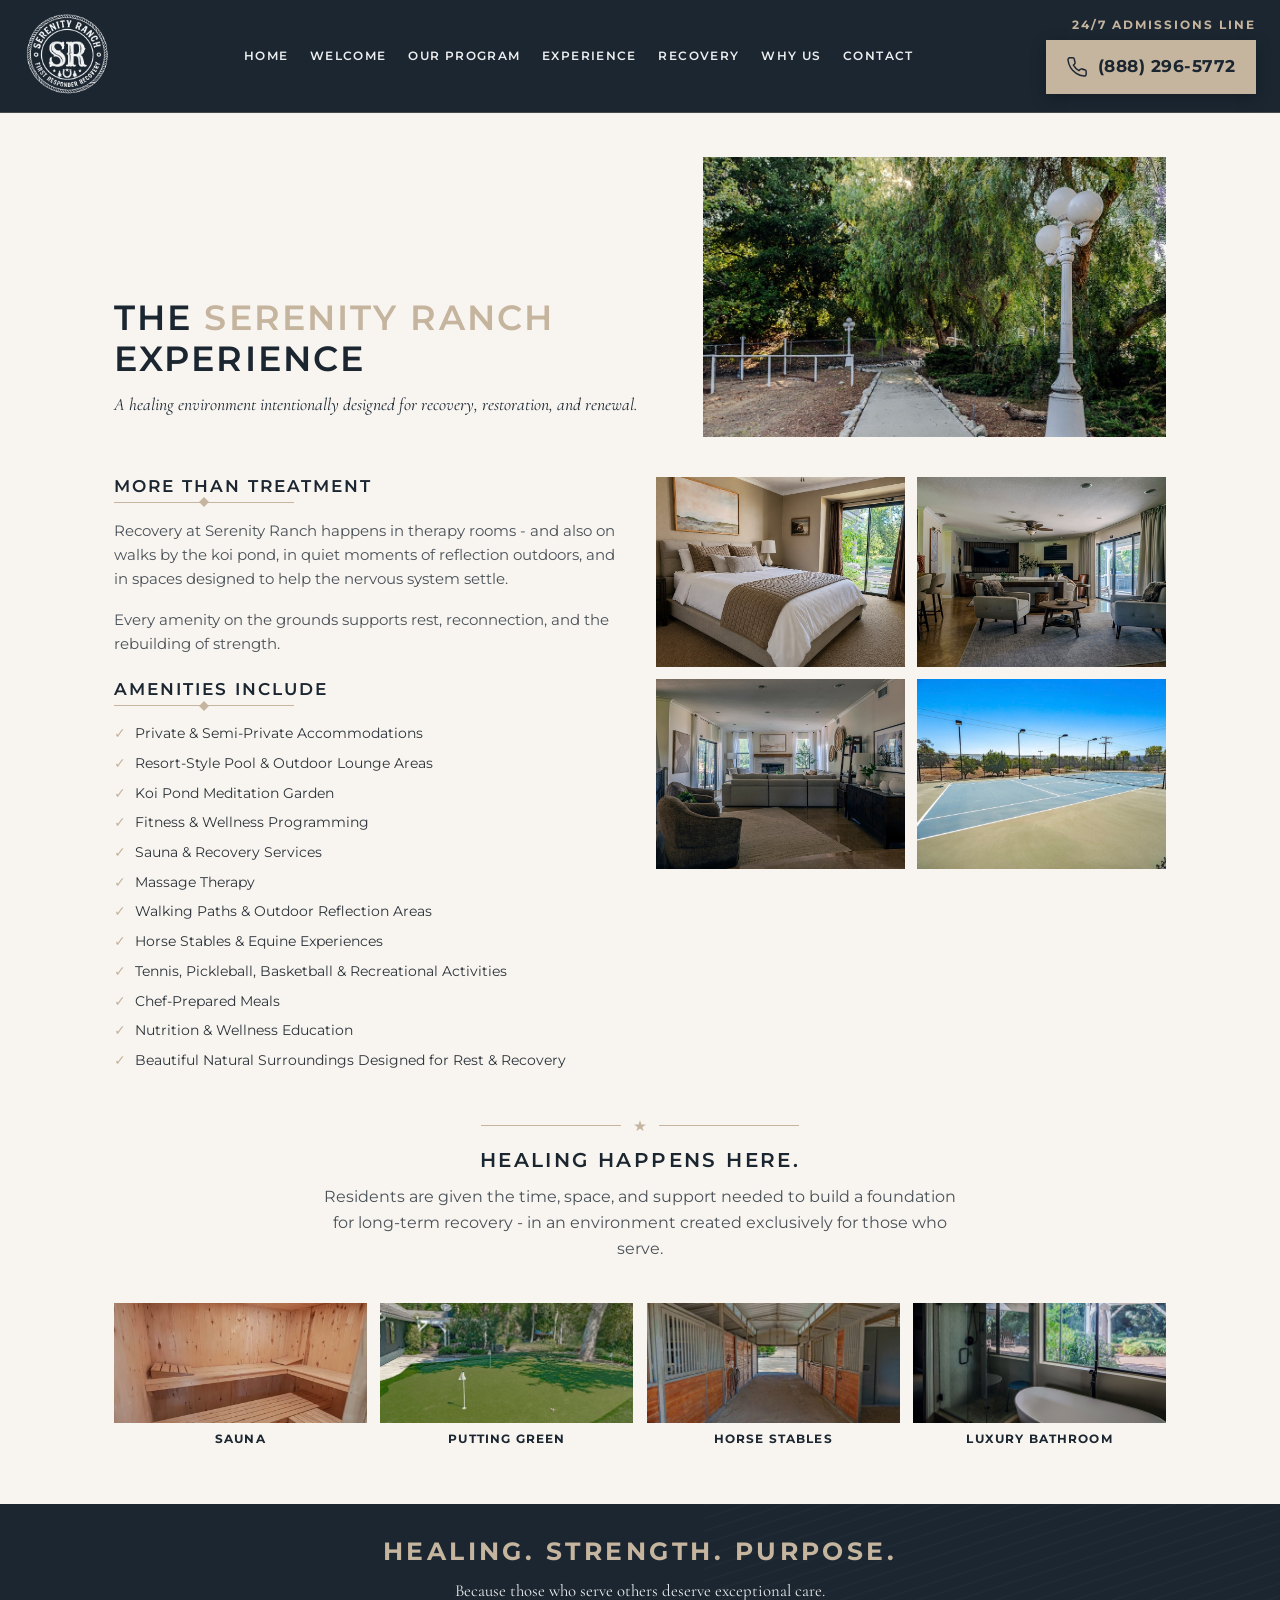
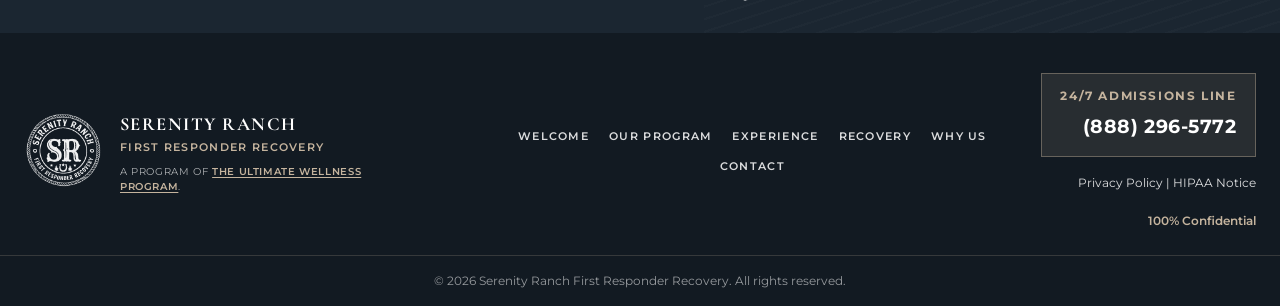
==== commit 979459e6: "Replace amenities-grid bathroom duplicate with living room photo. Co-authored-by: Cursor <cursoragen" ====
--- a/experience.html
+++ b/experience.html
@@ -71,7 +71,7 @@
         <div class="exp-grid">
           <img src="images/exp-private-room.jpg" alt="Private bedroom with garden view" />
           <img src="images/exp-lounge.jpg" alt="Spacious common lounge with seating and fireplace" />
-          <img src="images/exp-bathroom.jpg" alt="Luxury bathroom with soaking tub and walk-in shower" />
+          <img src="images/exp-living.jpg" alt="Living room with sectional sofa and fireplace" />
           <img src="images/gallery-tennis.jpg" alt="Tennis court on the Serenity Ranch grounds" />
         </div>
       </div>
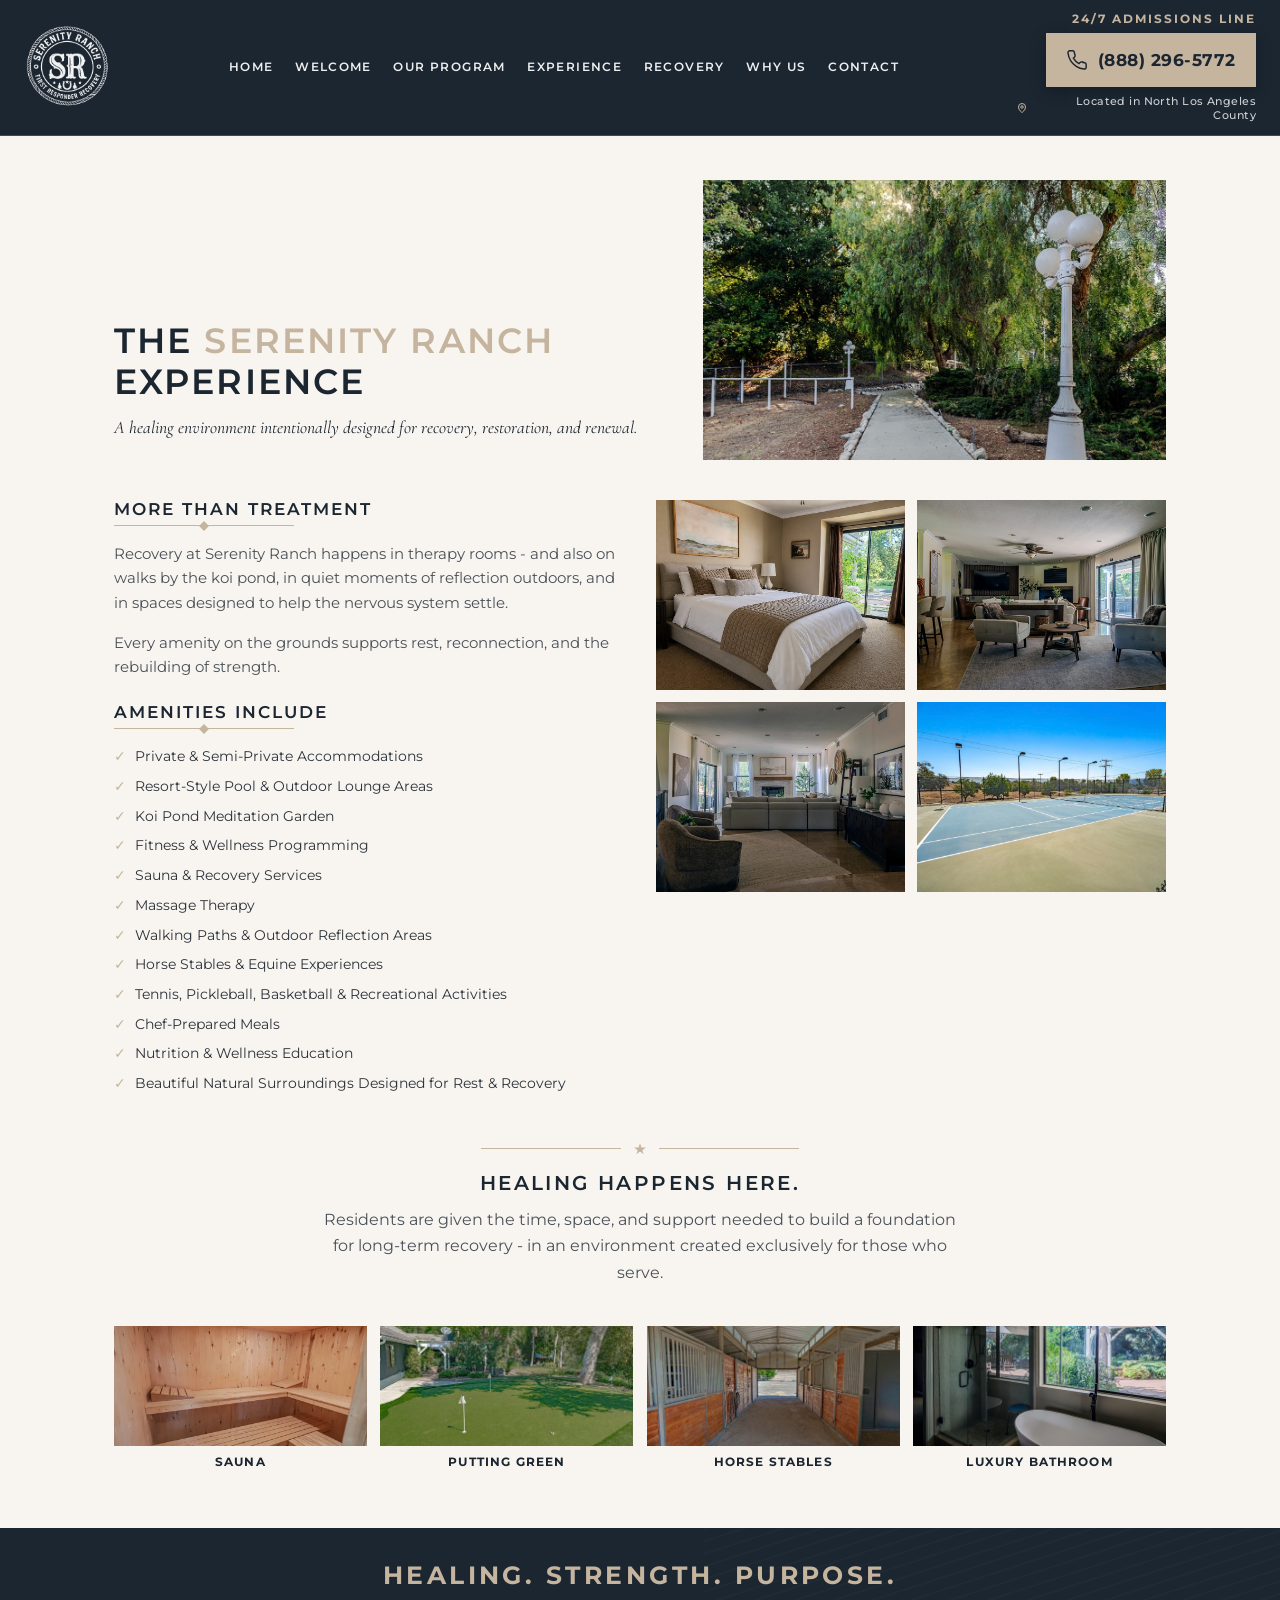
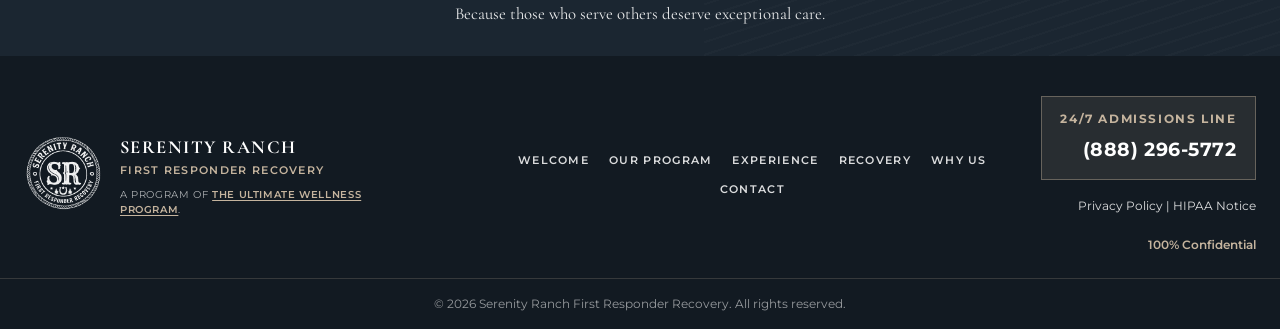
==== commit 8fb89c80: "Add North Los Angeles County location under header admissions CTA. Co-authored-by: Cursor <cursorage" ====
--- a/experience.html
+++ b/experience.html
@@ -26,13 +26,20 @@
           <a href="why.html">WHY US</a>
           <a href="index.html#contact">CONTACT</a>
         </nav>
-        <a href="tel:8882965772" class="header-cta">
+        <div class="header-cta">
           <span class="header-cta-label">24/7 ADMISSIONS LINE</span>
-          <span class="header-cta-btn">
+          <a href="tel:8882965772" class="header-cta-btn">
             <svg viewBox="0 0 24 24" width="22" height="22" fill="none" stroke="currentColor" stroke-width="1.6"><path d="M22 16.92v3a2 2 0 0 1-2.18 2 19.79 19.79 0 0 1-8.63-3.07 19.5 19.5 0 0 1-6-6A19.79 19.79 0 0 1 2.12 4.11 2 2 0 0 1 4.11 2h3a2 2 0 0 1 2 1.72c.13.96.36 1.9.7 2.81a2 2 0 0 1-.45 2.11L8.09 9.91a16 16 0 0 0 6 6l1.27-1.27a2 2 0 0 1 2.11-.45c.91.34 1.85.57 2.81.7A2 2 0 0 1 22 16.92z"/></svg>
             (888) 296-5772
+          </a>
+          <span class="header-location">
+            <svg viewBox="0 0 24 24" width="12" height="12" fill="none" stroke="currentColor" stroke-width="2" aria-hidden="true">
+              <path d="M12 21s7-4.5 7-11a7 7 0 1 0-14 0c0 6.5 7 11 7 11z" />
+              <circle cx="12" cy="10" r="2.5" />
+            </svg>
+            Located in North Los Angeles County
           </span>
-        </a>
+        </div>
         <button class="nav-toggle" aria-label="Open menu" aria-expanded="false"><span></span><span></span><span></span></button>
       </div>
     </header>
--- a/styles.css
+++ b/styles.css
@@ -146,11 +146,22 @@
   transform: translateY(-1px);
 }
 
-.header-cta-sub {
-  font-size: 0.62rem;
-  font-weight: 600;
-  letter-spacing: 0.14em;
-  color: var(--navy);
+.header-location {
+  display: inline-flex;
+  align-items: center;
+  justify-content: flex-end;
+  gap: 0.35rem;
+  max-width: 15rem;
+  font-size: 0.68rem;
+  font-weight: 500;
+  letter-spacing: 0.04em;
+  line-height: 1.35;
+  color: rgba(255, 255, 255, 0.78);
+}
+
+.header-location svg {
+  flex-shrink: 0;
+  color: var(--gold);
 }
 
 .nav-toggle {
@@ -1105,6 +1116,13 @@
     padding: 0.8rem 1rem;
   }
 
+  .header-location {
+    justify-content: center;
+    max-width: none;
+    text-align: center;
+    font-size: 0.72rem;
+  }
+
   .nav-toggle {
     display: flex;
   }
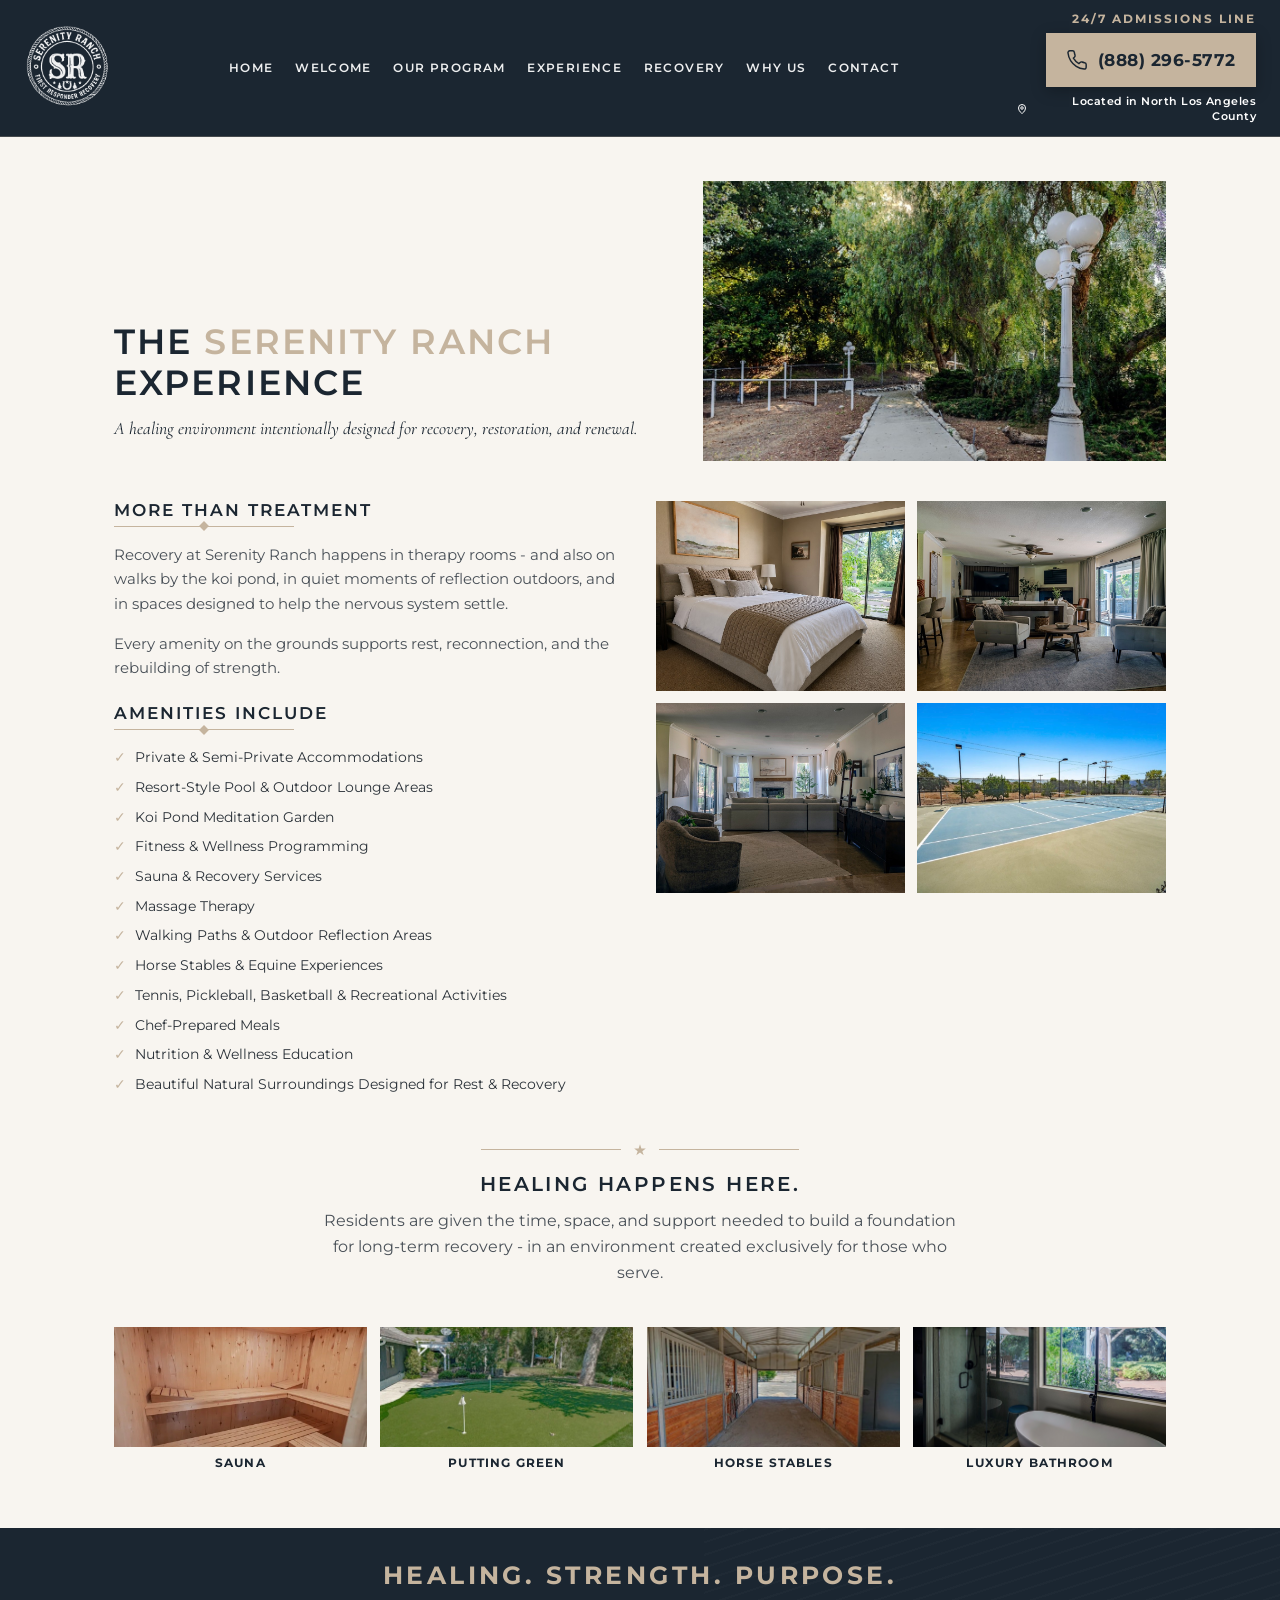
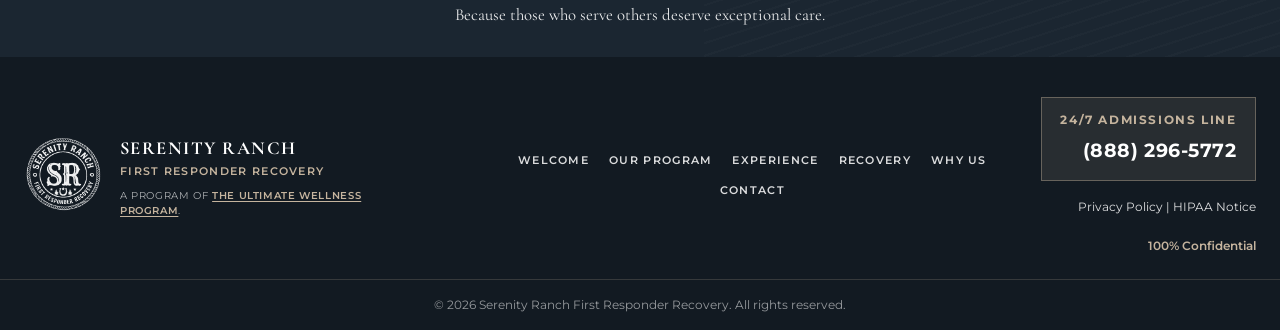
==== commit 64535b61: "Force white location text and bust cached CSS on Vercel. Co-authored-by: Cursor <cursoragent@cursor." ====
--- a/experience.html
+++ b/experience.html
@@ -8,8 +8,8 @@
     <link rel="preconnect" href="https://fonts.googleapis.com" />
     <link rel="preconnect" href="https://fonts.gstatic.com" crossorigin />
     <link href="https://fonts.googleapis.com/css2?family=Cormorant+Garamond:ital,wght@0,500;0,600;0,700;1,500&family=Great+Vibes&family=Montserrat:wght@400;500;600;700&display=swap" rel="stylesheet" />
-    <link rel="stylesheet" href="styles.css" />
-    <link rel="stylesheet" href="pages.css" />
+    <link rel="stylesheet" href="styles.css?v=20260809" />
+    <link rel="stylesheet" href="pages.css?v=20260809" />
   </head>
   <body class="page-body">
     <header class="site-header">
--- a/styles.css
+++ b/styles.css
@@ -152,16 +152,18 @@
   justify-content: flex-end;
   gap: 0.35rem;
   max-width: 15rem;
-  font-size: 0.68rem;
-  font-weight: 500;
+  font-size: 0.7rem;
+  font-weight: 600;
   letter-spacing: 0.04em;
   line-height: 1.35;
-  color: rgba(255, 255, 255, 0.78);
+  color: #ffffff !important;
+  -webkit-text-fill-color: #ffffff;
 }
 
 .header-location svg {
   flex-shrink: 0;
-  color: var(--gold);
+  color: #ffffff !important;
+  stroke: #ffffff;
 }
 
 .nav-toggle {
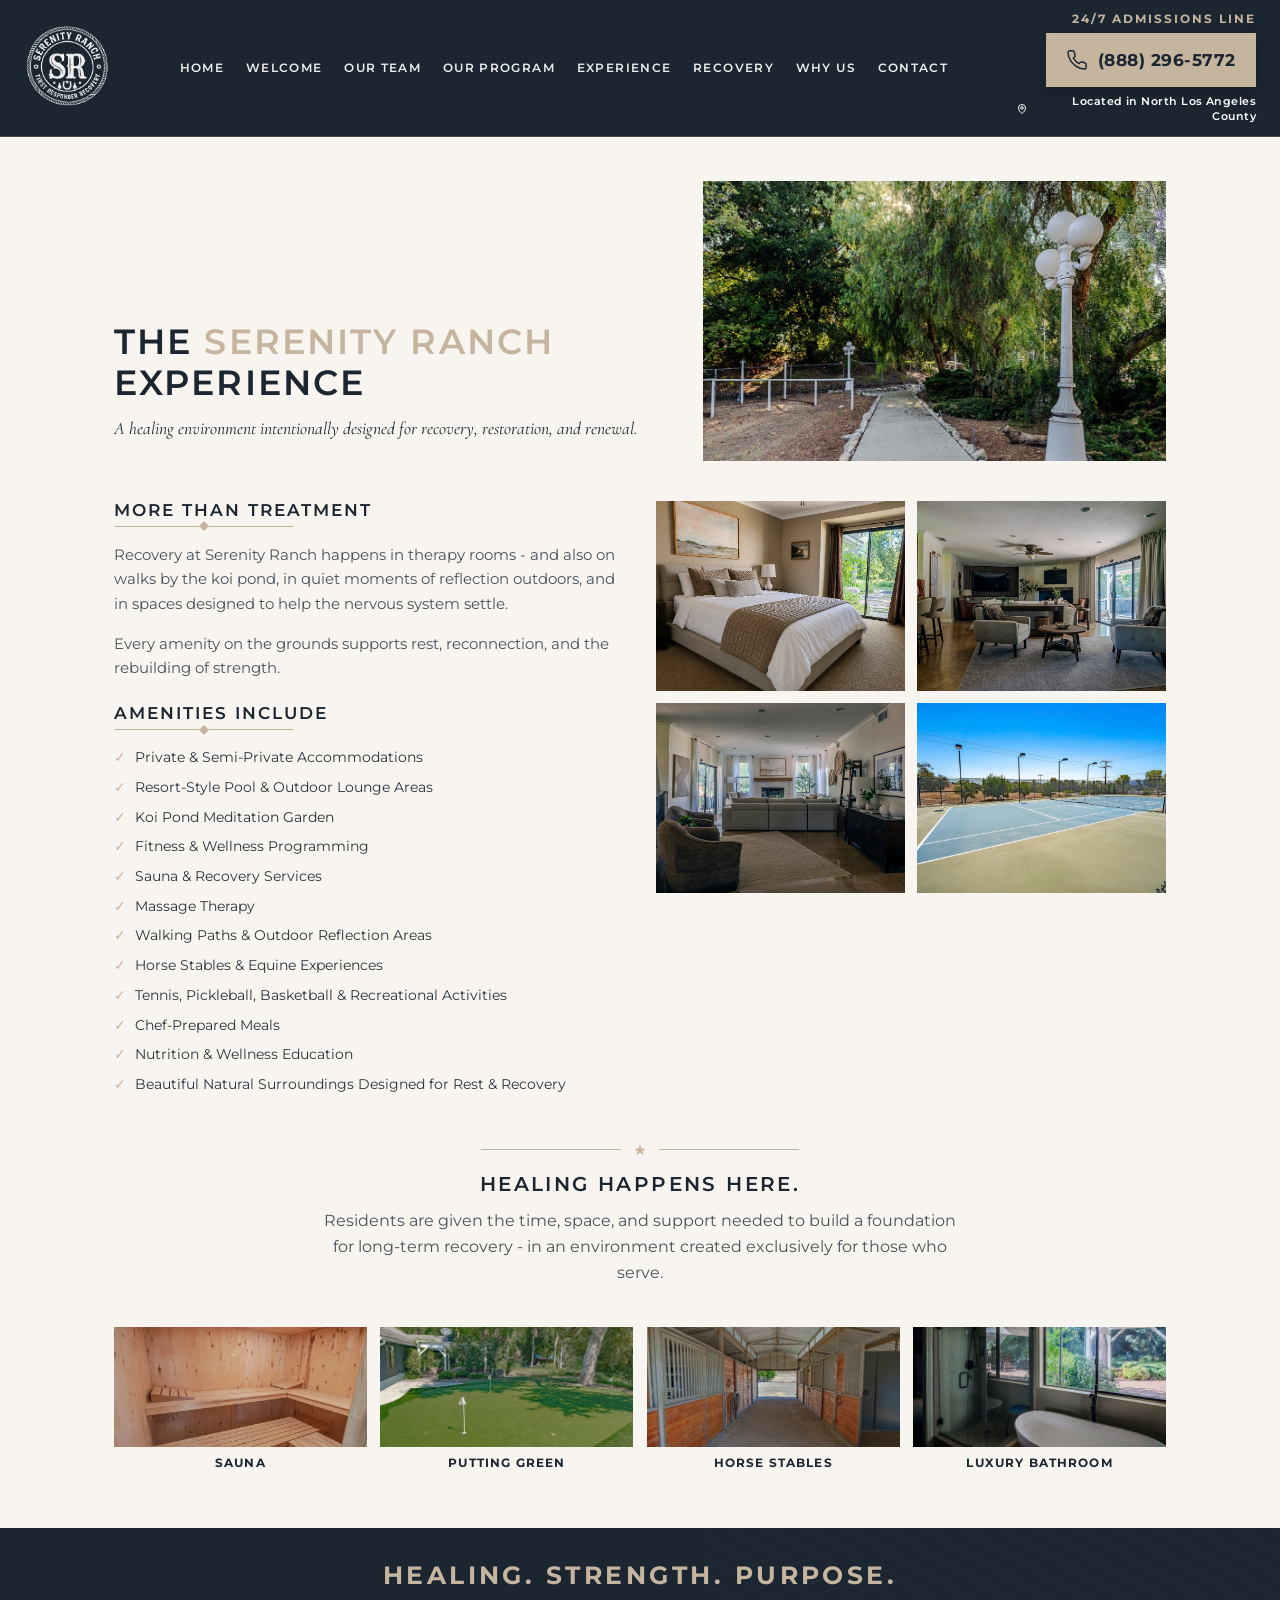
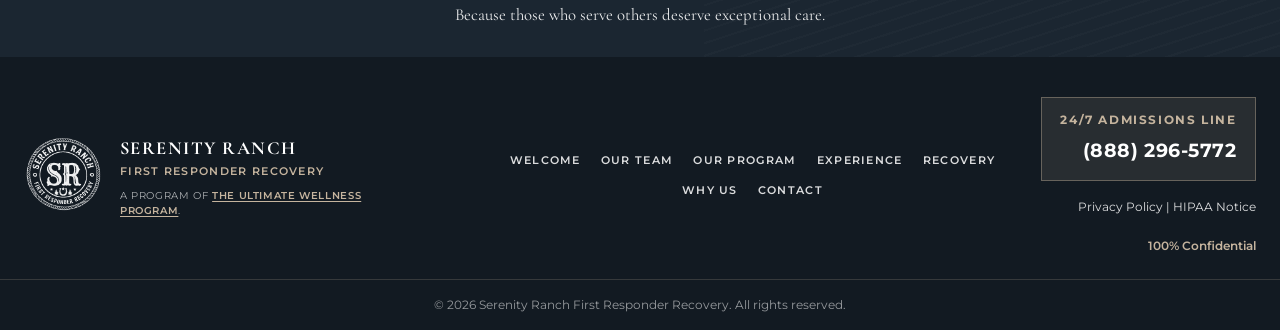
==== commit 71470fdd: "Add Our Team clinical leadership page with staff photos." ====
--- a/experience.html
+++ b/experience.html
@@ -8,8 +8,8 @@
     <link rel="preconnect" href="https://fonts.googleapis.com" />
     <link rel="preconnect" href="https://fonts.gstatic.com" crossorigin />
     <link href="https://fonts.googleapis.com/css2?family=Cormorant+Garamond:ital,wght@0,500;0,600;0,700;1,500&family=Great+Vibes&family=Montserrat:wght@400;500;600;700&display=swap" rel="stylesheet" />
-    <link rel="stylesheet" href="styles.css?v=20260809" />
-    <link rel="stylesheet" href="pages.css?v=20260809" />
+    <link rel="stylesheet" href="styles.css?v=20260809b" />
+    <link rel="stylesheet" href="pages.css?v=20260809b" />
   </head>
   <body class="page-body">
     <header class="site-header">
@@ -20,6 +20,7 @@
         <nav class="main-nav" aria-label="Primary">
           <a href="index.html">HOME</a>
           <a href="welcome.html">WELCOME</a>
+          <a href="team.html">OUR TEAM</a>
           <a href="program.html">OUR PROGRAM</a>
           <a href="experience.html" class="active">EXPERIENCE</a>
           <a href="recovery.html">RECOVERY</a>
@@ -120,6 +121,7 @@
         </div>
         <nav class="footer-nav" aria-label="Footer">
           <a href="welcome.html">WELCOME</a>
+          <a href="team.html">OUR TEAM</a>
           <a href="program.html">OUR PROGRAM</a>
           <a href="experience.html">EXPERIENCE</a>
           <a href="recovery.html">RECOVERY</a>
--- a/pages.css
+++ b/pages.css
@@ -1616,3 +1616,168 @@
     max-width: 280px;
   }
 }
+
+/* ========== OUR TEAM / CLINICAL LEADERSHIP ========== */
+.team-page {
+  background: #f9f8f0;
+}
+
+.team-main {
+  max-width: 980px;
+  margin: 0 auto;
+  padding: 3rem 1.5rem 4rem;
+}
+
+.team-head {
+  text-align: center;
+  margin-bottom: 2.75rem;
+}
+
+.team-head h1 {
+  margin: 0;
+  font-family: "Montserrat", sans-serif;
+  font-size: clamp(1.55rem, 3.2vw, 2.15rem);
+  font-weight: 700;
+  letter-spacing: 0.08em;
+  color: #0f2744;
+}
+
+.team-star-rule {
+  display: flex;
+  align-items: center;
+  justify-content: center;
+  gap: 0.75rem;
+  margin: 1rem auto 1.15rem;
+  max-width: 22rem;
+}
+
+.team-star-rule span {
+  flex: 1;
+  height: 1px;
+  background: #c5a059;
+}
+
+.team-tagline {
+  margin: 0 0 0.85rem;
+  font-family: "Cormorant Garamond", Georgia, serif;
+  font-size: clamp(0.95rem, 2vw, 1.15rem);
+  font-weight: 600;
+  letter-spacing: 0.08em;
+  color: #c5a059;
+}
+
+.team-cats {
+  margin: 0 0 1.35rem;
+  font-family: "Montserrat", sans-serif;
+  font-size: 0.72rem;
+  font-weight: 700;
+  letter-spacing: 0.1em;
+  color: #0f2744;
+}
+
+.team-cats span {
+  color: #c5a059;
+  margin: 0 0.2rem;
+}
+
+.team-intro {
+  margin: 0 auto;
+  max-width: 46rem;
+  font-family: "Cormorant Garamond", Georgia, serif;
+  font-size: 1.08rem;
+  line-height: 1.65;
+  color: #0f2744;
+}
+
+.team-list {
+  display: flex;
+  flex-direction: column;
+  gap: 2.75rem;
+}
+
+.team-member {
+  display: grid;
+  grid-template-columns: 220px 1fr;
+  gap: 1.75rem;
+  align-items: start;
+}
+
+.team-photo {
+  width: 100%;
+  aspect-ratio: 1;
+  object-fit: cover;
+  object-position: center top;
+  border: 2px solid #c5a059;
+  background: #e8e4dc;
+  display: block;
+}
+
+.team-photo--square {
+  border-radius: 4px;
+}
+
+.team-photo--circle {
+  border-radius: 50%;
+  object-position: center 20%;
+}
+
+.team-photo--soft {
+  border-radius: 18px;
+}
+
+.team-copy h2 {
+  margin: 0 0 0.35rem;
+  font-family: "Montserrat", sans-serif;
+  font-size: clamp(0.95rem, 1.8vw, 1.15rem);
+  font-weight: 700;
+  letter-spacing: 0.04em;
+  line-height: 1.35;
+  color: #0f2744;
+}
+
+.team-role {
+  margin: 0 0 0.9rem;
+  font-family: "Montserrat", sans-serif;
+  font-size: 0.82rem;
+  font-weight: 700;
+  letter-spacing: 0.12em;
+  color: #c5a059;
+}
+
+.team-copy p {
+  margin: 0 0 0.75rem;
+  font-family: "Cormorant Garamond", Georgia, serif;
+  font-size: 1.02rem;
+  line-height: 1.6;
+  color: #2c333a;
+}
+
+.team-copy p:last-child {
+  margin-bottom: 0;
+}
+
+.team-copy em {
+  font-style: italic;
+}
+
+@media (max-width: 760px) {
+  .team-member {
+    grid-template-columns: 1fr;
+    justify-items: center;
+    text-align: center;
+    gap: 1.15rem;
+  }
+
+  .team-photo {
+    width: min(220px, 70vw);
+  }
+
+  .team-copy {
+    text-align: left;
+  }
+
+  .team-copy h2,
+  .team-role {
+    text-align: center;
+  }
+}
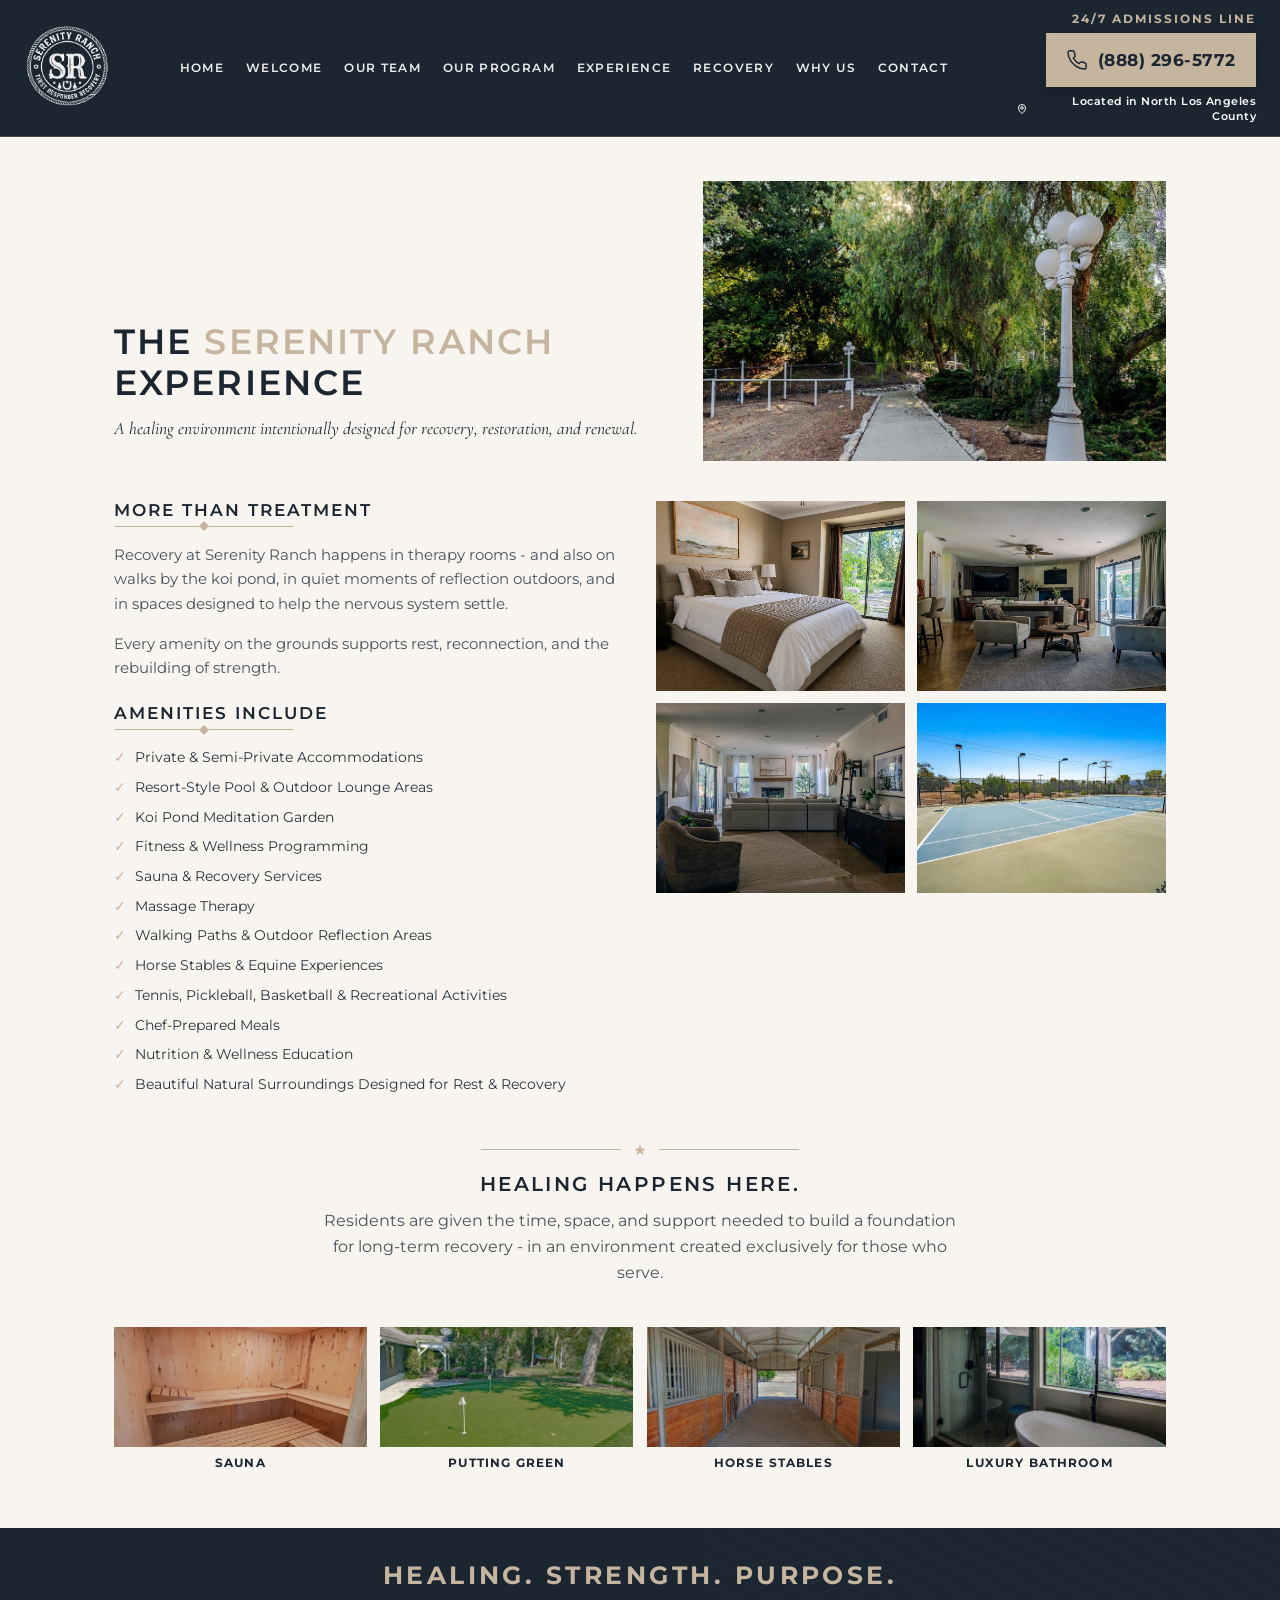
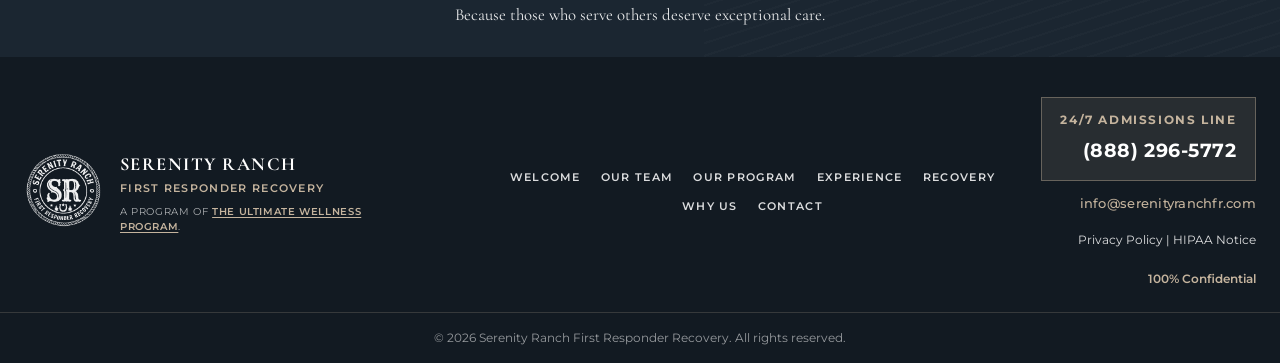
==== commit cd21362e: "Add info@serenityranchfr.com email to site footers. Co-authored-by: Cursor <cursoragent@cursor.com>" ====
--- a/experience.html
+++ b/experience.html
@@ -8,8 +8,8 @@
     <link rel="preconnect" href="https://fonts.googleapis.com" />
     <link rel="preconnect" href="https://fonts.gstatic.com" crossorigin />
     <link href="https://fonts.googleapis.com/css2?family=Cormorant+Garamond:ital,wght@0,500;0,600;0,700;1,500&family=Great+Vibes&family=Montserrat:wght@400;500;600;700&display=swap" rel="stylesheet" />
-    <link rel="stylesheet" href="styles.css?v=20260809b" />
-    <link rel="stylesheet" href="pages.css?v=20260809b" />
+    <link rel="stylesheet" href="styles.css?v=20260809c" />
+    <link rel="stylesheet" href="pages.css?v=20260809c" />
   </head>
   <body class="page-body">
     <header class="site-header">
@@ -133,7 +133,8 @@
             <span class="footer-phone-label">24/7 ADMISSIONS LINE</span>
             <strong>(888) 296-5772</strong>
           </a>
-          <div class="footer-links">
+                    <a href="mailto:info@serenityranchfr.com" class="footer-email">info@serenityranchfr.com</a>
+<div class="footer-links">
             <a href="#">Privacy Policy</a><span> | </span><a href="#">HIPAA Notice</a>
           </div>
           <div class="confidential">100% Confidential</div>
@@ -141,6 +142,6 @@
       </div>
       <div class="footer-bottom"><p>&copy; <span id="year"></span> Serenity Ranch First Responder Recovery. All rights reserved.</p></div>
     </footer>
-    <script src="script.js"></script>
+    <script src="script.js?v=20260809c"></script>
   </body>
 </html>
--- a/styles.css
+++ b/styles.css
@@ -333,13 +333,41 @@
 }
 
 .hero-video {
+  position: relative;
   justify-self: end;
   width: min(100%, 380px);
   aspect-ratio: 16 / 11;
   border: 1px solid rgba(197, 180, 158, 0.45);
+  background: #121a22;
+  color: var(--white);
+  overflow: hidden;
+}
+
+.hero-video-el {
+  position: absolute;
+  inset: 0;
+  width: 100%;
+  height: 100%;
+  object-fit: cover;
+  background: #121a22;
+  display: none;
+}
+
+.hero-video.is-playing .hero-video-el {
+  display: block;
+  z-index: 2;
+}
+
+.hero-video-play {
+  position: absolute;
+  inset: 0;
+  z-index: 1;
+  width: 100%;
+  height: 100%;
+  border: 0;
   background:
     linear-gradient(rgba(18, 26, 34, 0.55), rgba(18, 26, 34, 0.62)),
-    url("images/hero-patio.jpg") center / cover no-repeat;
+    url("images/video-intro-poster.jpg") center / cover no-repeat;
   color: var(--white);
   display: flex;
   flex-direction: column;
@@ -347,12 +375,16 @@
   justify-content: center;
   gap: 1rem;
   cursor: pointer;
-  transition: background 0.25s ease, transform 0.25s ease;
-}
-
-.hero-video:hover {
-  transform: translateY(-2px);
+  transition: filter 0.25s ease, transform 0.25s ease;
+}
+
+.hero-video-play:hover {
+  transform: translateY(-1px);
   filter: brightness(1.05);
+}
+
+.hero-video.is-playing .hero-video-play {
+  display: none;
 }
 
 .play-circle {
@@ -995,7 +1027,7 @@
   flex-direction: column;
   align-items: flex-end;
   gap: 0.35rem;
-  margin-bottom: 1rem;
+  margin-bottom: 0.75rem;
   padding: 0.85rem 1.15rem;
   background: rgba(197, 180, 158, 0.12);
   border: 1px solid rgba(197, 180, 158, 0.4);
@@ -1018,6 +1050,20 @@
   font-size: 1.2rem;
   font-weight: 700;
   letter-spacing: 0.03em;
+  color: var(--white);
+}
+
+.footer-email {
+  display: block;
+  margin: 0 0 1rem;
+  font-size: 0.82rem;
+  font-weight: 500;
+  letter-spacing: 0.02em;
+  color: var(--gold);
+  word-break: break-all;
+}
+
+a.footer-email:hover {
   color: var(--white);
 }
 
--- a/pages.css
+++ b/pages.css
@@ -230,6 +230,30 @@
 }
 
 /* Program */
+.program-video {
+  margin: 0 auto 2.25rem;
+  max-width: 820px;
+}
+
+.program-video video {
+  display: block;
+  width: 100%;
+  aspect-ratio: 16 / 9;
+  background: #121a22;
+  border: 1px solid rgba(197, 180, 158, 0.45);
+  object-fit: cover;
+}
+
+.program-video figcaption {
+  margin-top: 0.65rem;
+  text-align: center;
+  font-family: "Montserrat", sans-serif;
+  font-size: 0.72rem;
+  font-weight: 600;
+  letter-spacing: 0.1em;
+  color: #5a6168;
+}
+
 .program-intro {
   text-align: center;
   max-width: 48rem;
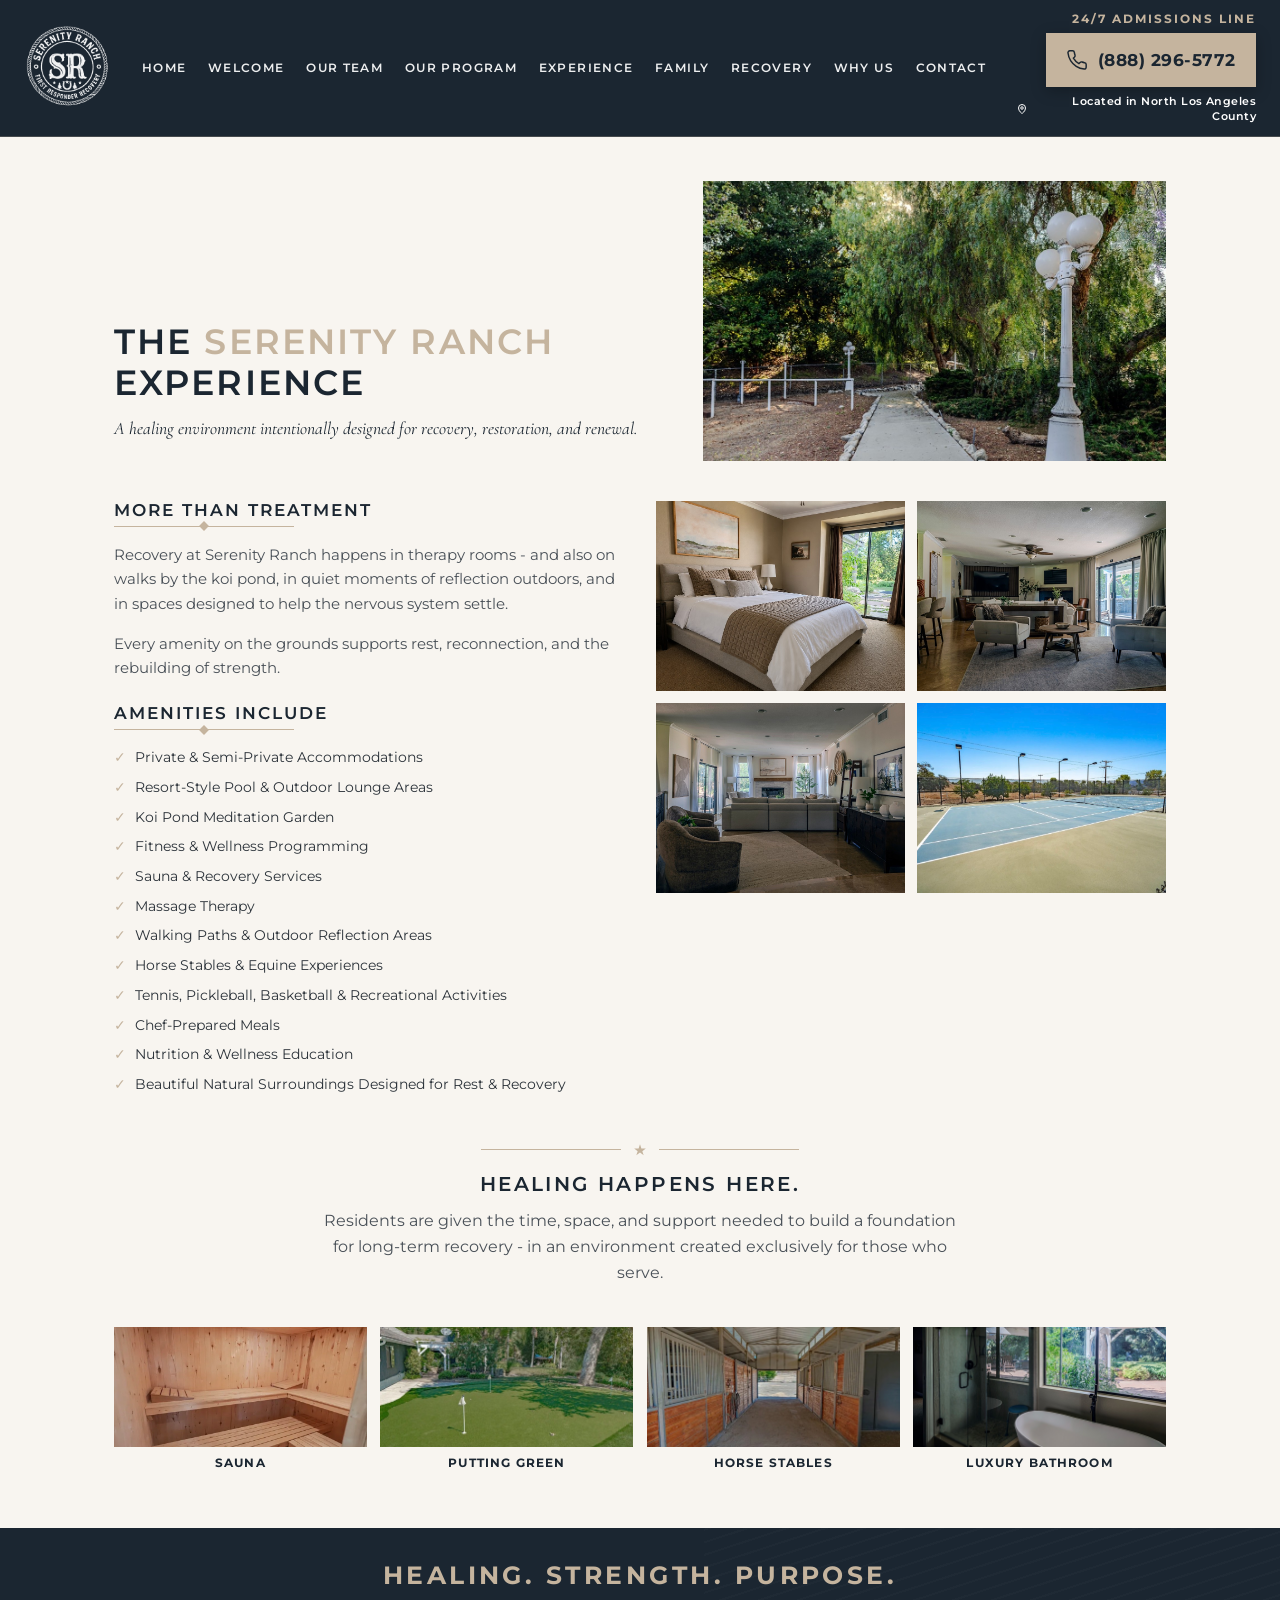
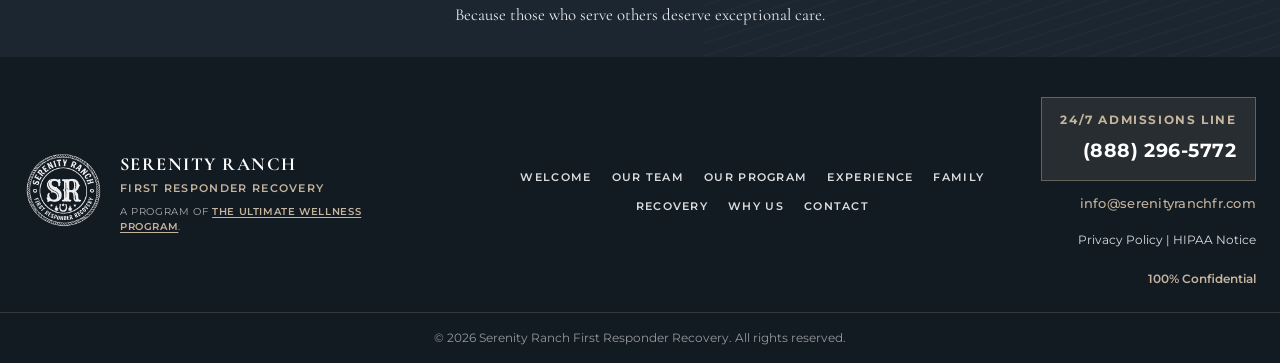
==== commit 52fb2d11: "Add Family Restoration page with matching layout and imagery. Co-authored-by: Cursor <cursoragent@cu" ====
--- a/experience.html
+++ b/experience.html
@@ -8,8 +8,8 @@
     <link rel="preconnect" href="https://fonts.googleapis.com" />
     <link rel="preconnect" href="https://fonts.gstatic.com" crossorigin />
     <link href="https://fonts.googleapis.com/css2?family=Cormorant+Garamond:ital,wght@0,500;0,600;0,700;1,500&family=Great+Vibes&family=Montserrat:wght@400;500;600;700&display=swap" rel="stylesheet" />
-    <link rel="stylesheet" href="styles.css?v=20260809c" />
-    <link rel="stylesheet" href="pages.css?v=20260809c" />
+    <link rel="stylesheet" href="styles.css?v=20260813" />
+    <link rel="stylesheet" href="pages.css?v=20260813" />
   </head>
   <body class="page-body">
     <header class="site-header">
@@ -23,6 +23,7 @@
           <a href="team.html">OUR TEAM</a>
           <a href="program.html">OUR PROGRAM</a>
           <a href="experience.html" class="active">EXPERIENCE</a>
+          <a href="family.html">FAMILY</a>
           <a href="recovery.html">RECOVERY</a>
           <a href="why.html">WHY US</a>
           <a href="index.html#contact">CONTACT</a>
@@ -124,6 +125,7 @@
           <a href="team.html">OUR TEAM</a>
           <a href="program.html">OUR PROGRAM</a>
           <a href="experience.html">EXPERIENCE</a>
+          <a href="family.html">FAMILY</a>
           <a href="recovery.html">RECOVERY</a>
           <a href="why.html">WHY US</a>
           <a href="index.html#contact">CONTACT</a>
@@ -142,6 +144,6 @@
       </div>
       <div class="footer-bottom"><p>&copy; <span id="year"></span> Serenity Ranch First Responder Recovery. All rights reserved.</p></div>
     </footer>
-    <script src="script.js?v=20260809c"></script>
+    <script src="script.js?v=20260813"></script>
   </body>
 </html>
--- a/styles.css
+++ b/styles.css
@@ -1255,6 +1255,10 @@
     margin-left: auto;
     margin-right: auto;
   }
+
+  .footer-email {
+    text-align: center;
+  }
 }
 
 @media (max-width: 640px) {
--- a/pages.css
+++ b/pages.css
@@ -1805,3 +1805,220 @@
     text-align: center;
   }
 }
+
+/* ========== FAMILY RESTORATION ========== */
+.family-page {
+  background: #f9f8f0;
+}
+
+.fam-hero {
+  display: grid;
+  grid-template-columns: 1.05fr 0.95fr;
+  min-height: 420px;
+  background: #f9f8f0;
+}
+
+.fam-hero-copy {
+  padding: 3.5rem 2.5rem 3.5rem clamp(1.5rem, 5vw, 4rem);
+  display: flex;
+  flex-direction: column;
+  justify-content: center;
+}
+
+.fam-kicker {
+  margin: 0 0 0.75rem;
+  font-family: "Montserrat", sans-serif;
+  font-size: 0.72rem;
+  font-weight: 700;
+  letter-spacing: 0.18em;
+  color: #c5a059;
+}
+
+.fam-hero-copy h1 {
+  margin: 0;
+  font-family: "Cormorant Garamond", Georgia, serif;
+  font-size: clamp(2.2rem, 4.5vw, 3.4rem);
+  font-weight: 700;
+  letter-spacing: 0.04em;
+  color: #0f2744;
+}
+
+.fam-star {
+  margin: 0.85rem 0 0.5rem;
+}
+
+.fam-script {
+  margin: 0 0 1.15rem;
+  font-family: "Great Vibes", cursive;
+  font-size: clamp(1.55rem, 3vw, 2.1rem);
+  color: #c5a059;
+  line-height: 1.2;
+}
+
+.fam-lede {
+  margin: 0;
+  max-width: 32rem;
+  font-family: "Montserrat", sans-serif;
+  font-size: 0.92rem;
+  line-height: 1.7;
+  color: #0f2744;
+}
+
+.fam-hero-media {
+  position: relative;
+  min-height: 320px;
+}
+
+.fam-hero-media img {
+  width: 100%;
+  height: 100%;
+  object-fit: cover;
+  display: block;
+}
+
+.fam-hero-media::before {
+  content: "";
+  position: absolute;
+  inset: 0 auto 0 0;
+  width: 28%;
+  background: linear-gradient(90deg, #f9f8f0 0%, rgba(249, 248, 240, 0) 100%);
+  z-index: 1;
+  pointer-events: none;
+}
+
+.fam-banner {
+  background: #0f2744;
+  padding: 1.6rem 1.5rem;
+}
+
+.fam-banner-inner {
+  max-width: 980px;
+  margin: 0 auto;
+  display: grid;
+  grid-template-columns: 52px 1fr;
+  gap: 1.1rem;
+  align-items: center;
+}
+
+.fam-banner-ico {
+  width: 48px;
+  height: 48px;
+  border-radius: 50%;
+  border: 1.5px solid #c5a059;
+  display: grid;
+  place-items: center;
+  background: rgba(197, 160, 89, 0.08);
+}
+
+.fam-banner p {
+  margin: 0;
+  font-family: "Cormorant Garamond", Georgia, serif;
+  font-style: italic;
+  font-size: clamp(1.05rem, 2vw, 1.25rem);
+  line-height: 1.55;
+  color: #c5a059;
+}
+
+.fam-features {
+  max-width: 980px;
+  margin: 0 auto;
+  padding: 2.75rem 1.5rem 1.5rem;
+  display: flex;
+  flex-direction: column;
+  gap: 2rem;
+}
+
+.fam-row {
+  display: grid;
+  grid-template-columns: 56px 1fr minmax(180px, 260px);
+  gap: 1.25rem;
+  align-items: center;
+}
+
+.fam-ico {
+  width: 52px;
+  height: 52px;
+  border-radius: 50%;
+  background: #0f2744;
+  border: 1.5px solid #c5a059;
+  display: grid;
+  place-items: center;
+}
+
+.fam-copy h2 {
+  margin: 0 0 0.45rem;
+  font-family: "Montserrat", sans-serif;
+  font-size: 0.95rem;
+  font-weight: 700;
+  letter-spacing: 0.1em;
+  color: #0f2744;
+}
+
+.fam-copy p {
+  margin: 0;
+  font-family: "Montserrat", sans-serif;
+  font-size: 0.88rem;
+  line-height: 1.65;
+  color: #4a5158;
+}
+
+.fam-row img {
+  width: 100%;
+  height: 140px;
+  object-fit: cover;
+  display: block;
+  border: 1px solid rgba(197, 160, 89, 0.35);
+}
+
+.fam-quote {
+  padding: 1.5rem 1.5rem 3.5rem;
+}
+
+.fam-quote-box {
+  max-width: 44rem;
+  margin: 0 auto;
+  padding: 1.5rem 1.75rem;
+  border: 1px solid #c5a059;
+  text-align: center;
+  background: rgba(255, 255, 255, 0.45);
+}
+
+.fam-quote-box p {
+  margin: 0;
+  font-family: "Cormorant Garamond", Georgia, serif;
+  font-style: italic;
+  font-size: clamp(1.1rem, 2.2vw, 1.35rem);
+  line-height: 1.55;
+  color: #0f2744;
+}
+
+@media (max-width: 900px) {
+  .fam-hero {
+    grid-template-columns: 1fr;
+  }
+
+  .fam-hero-media {
+    min-height: 260px;
+    order: -1;
+  }
+
+  .fam-hero-media::before {
+    width: 100%;
+    height: 35%;
+    inset: auto 0 0 0;
+    background: linear-gradient(0deg, #f9f8f0 0%, rgba(249, 248, 240, 0) 100%);
+  }
+
+  .fam-hero-copy {
+    padding: 2rem 1.5rem 2.5rem;
+  }
+
+  .fam-row {
+    grid-template-columns: 52px 1fr;
+  }
+
+  .fam-row img {
+    grid-column: 1 / -1;
+    height: 180px;
+  }
+}
